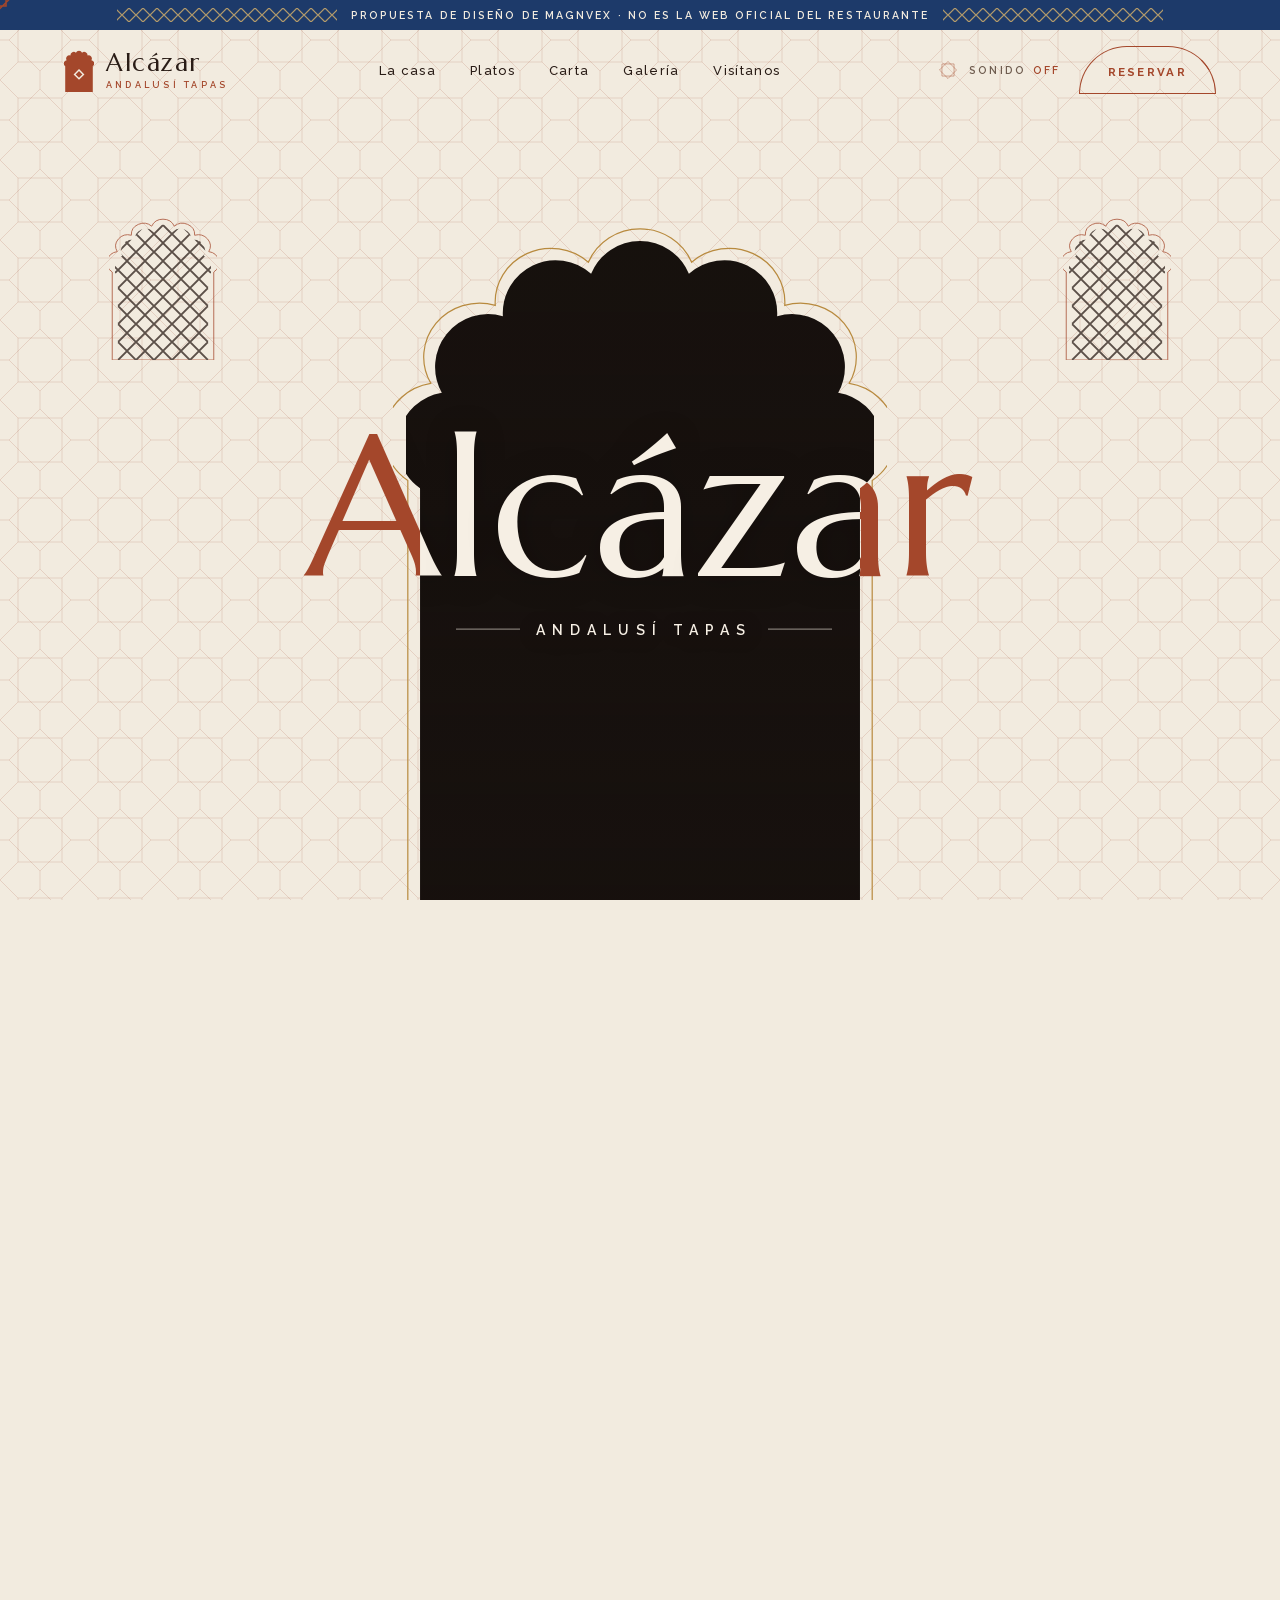
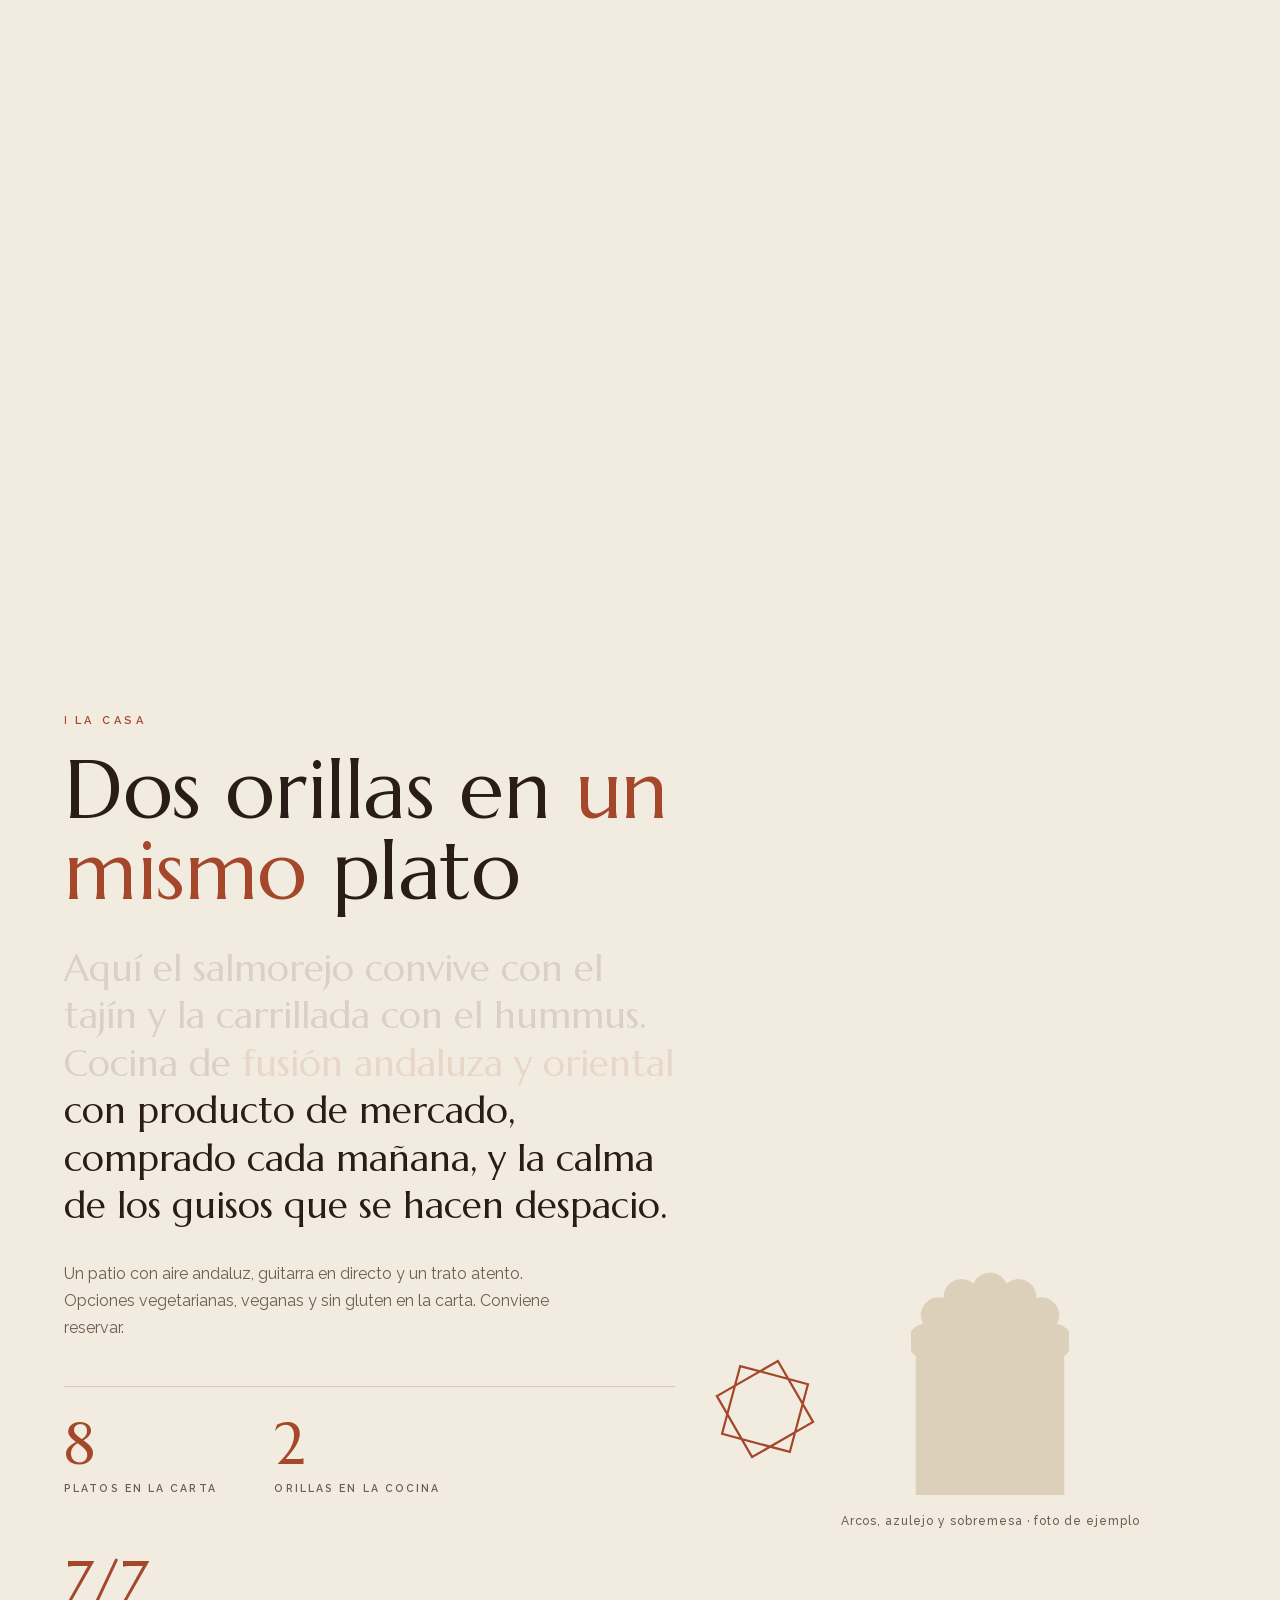
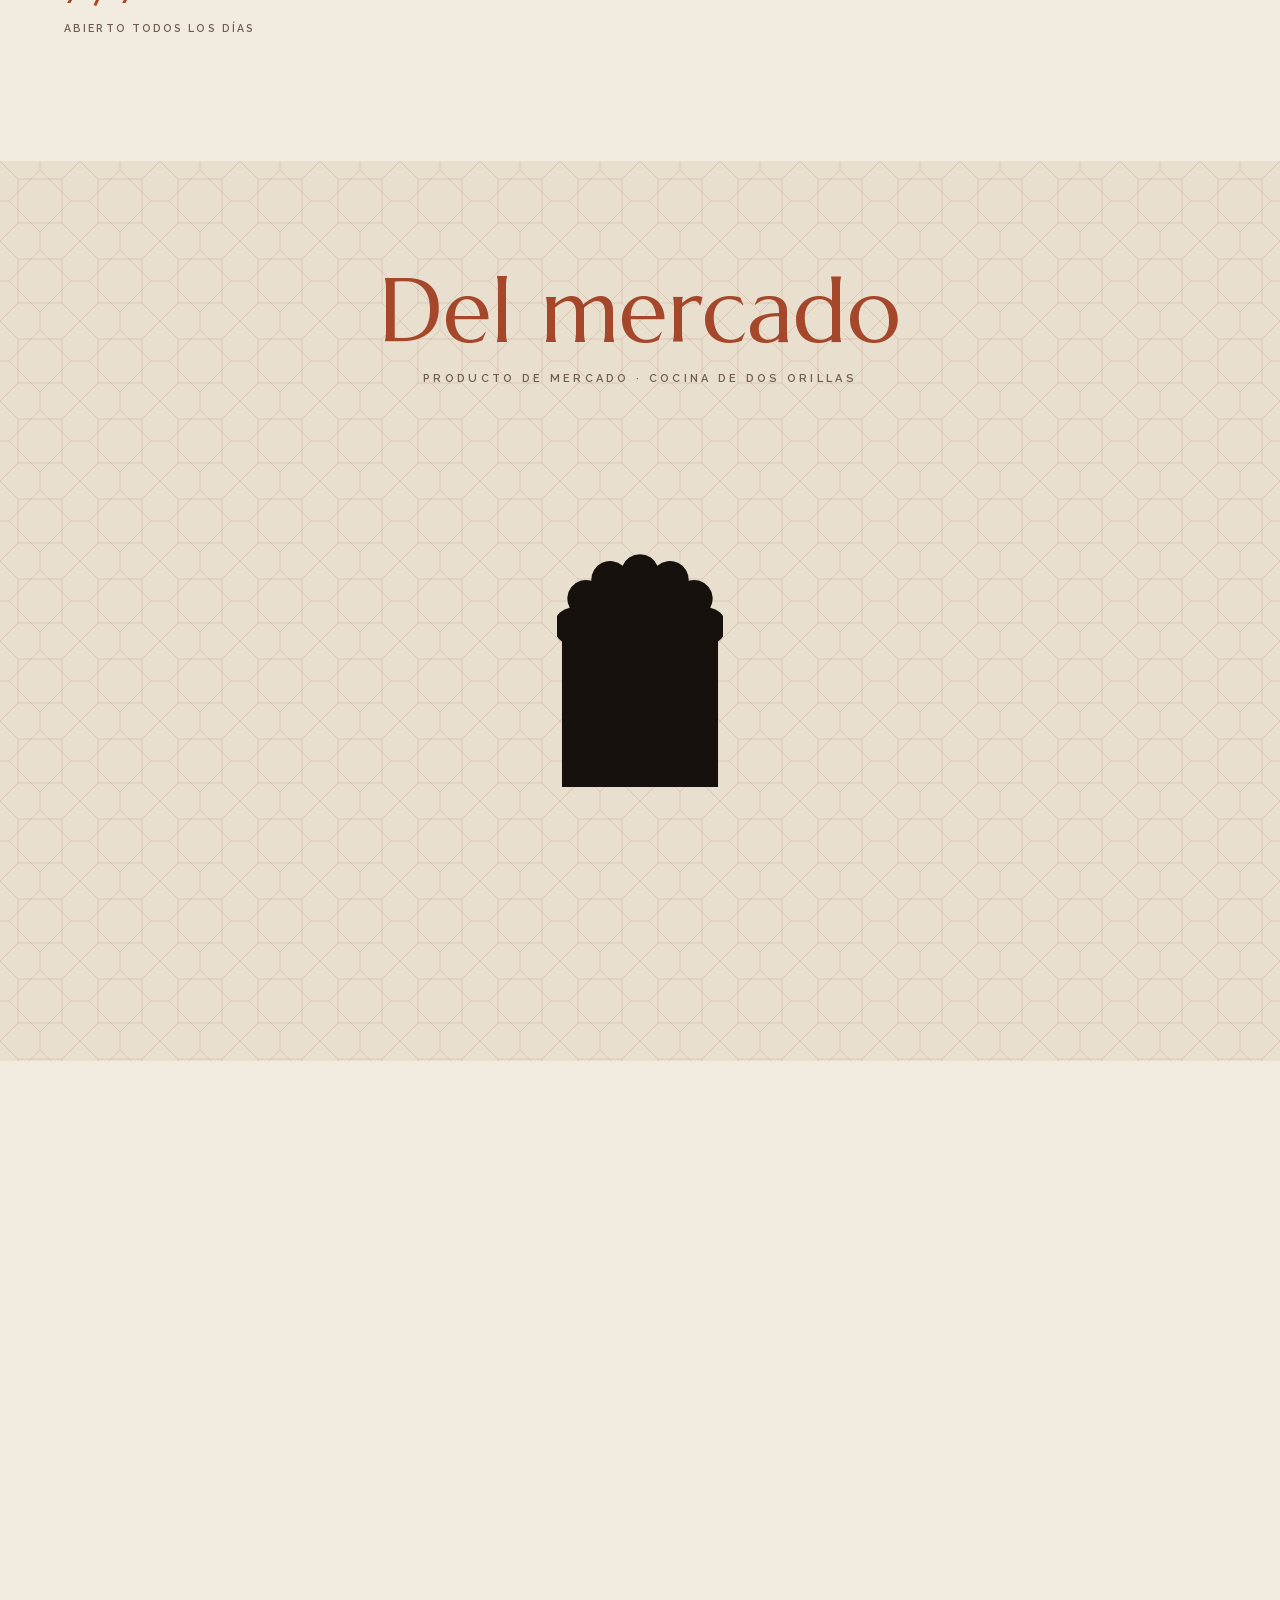
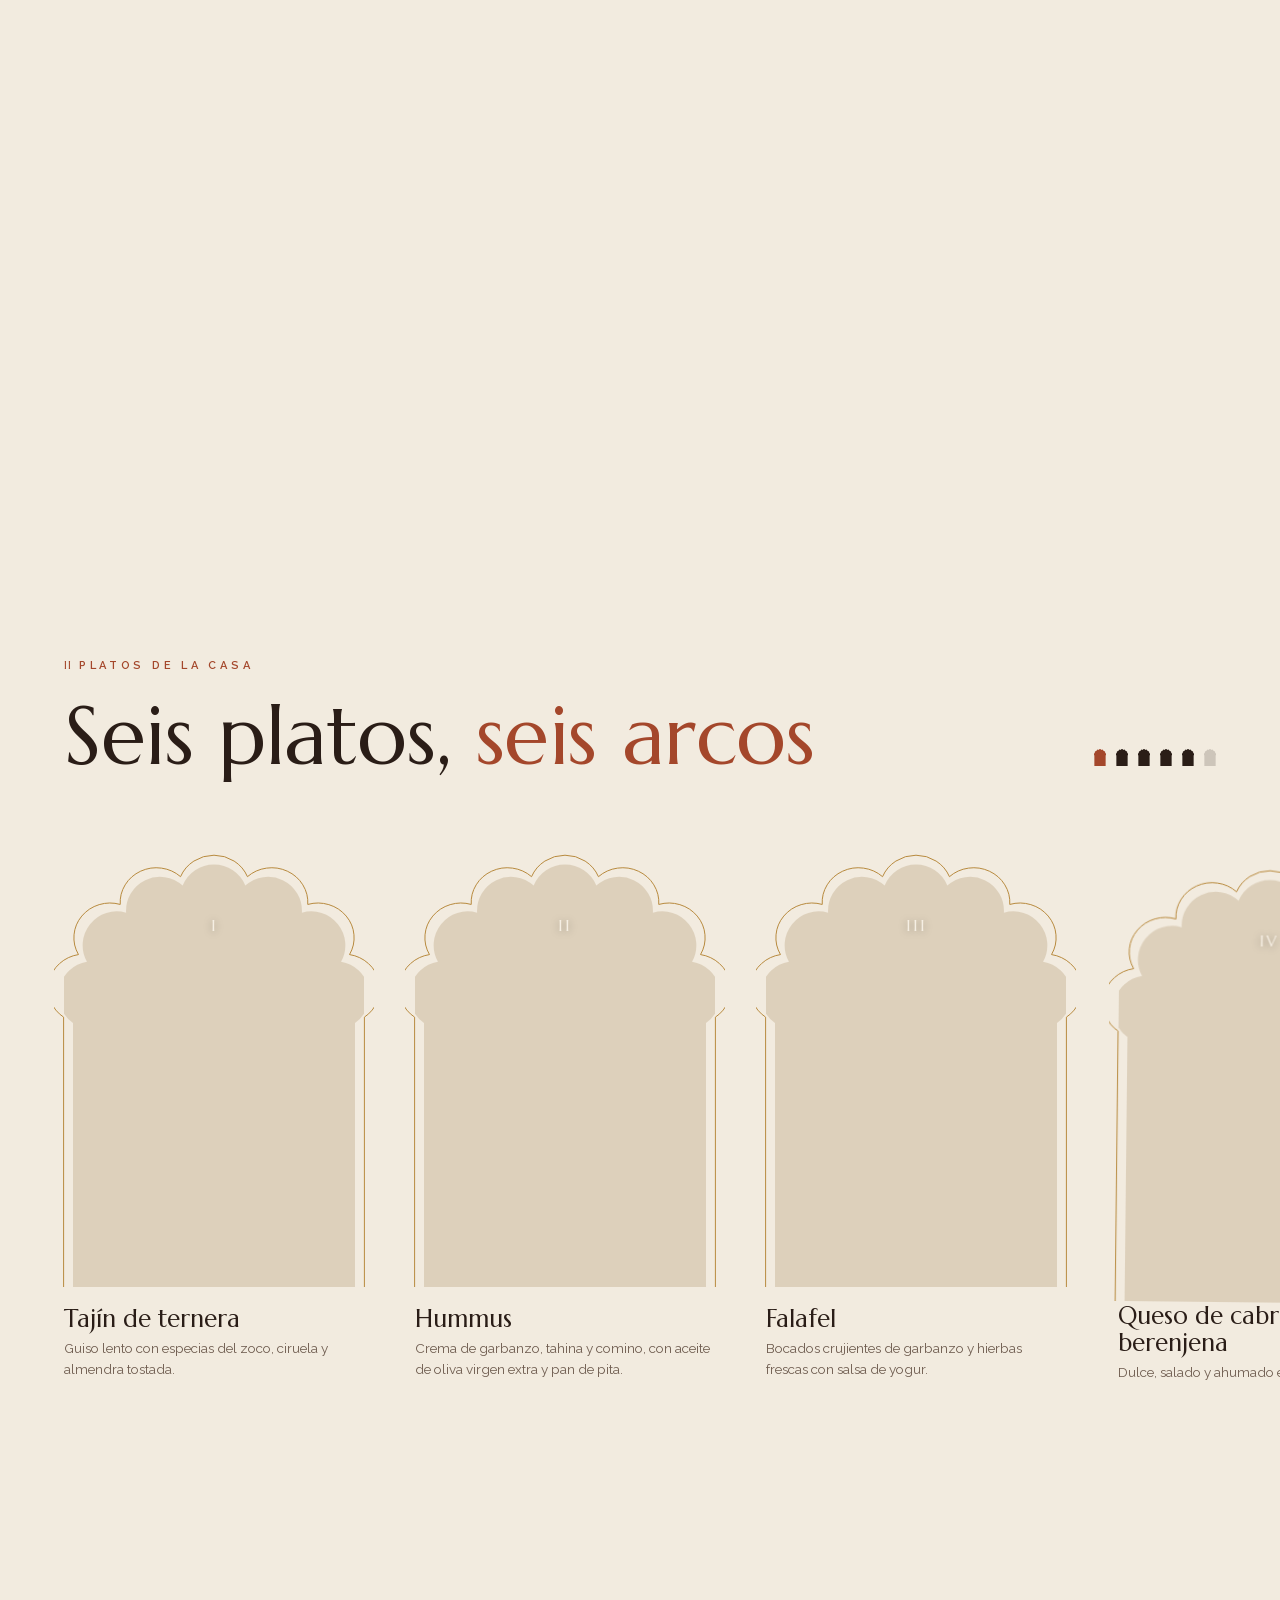
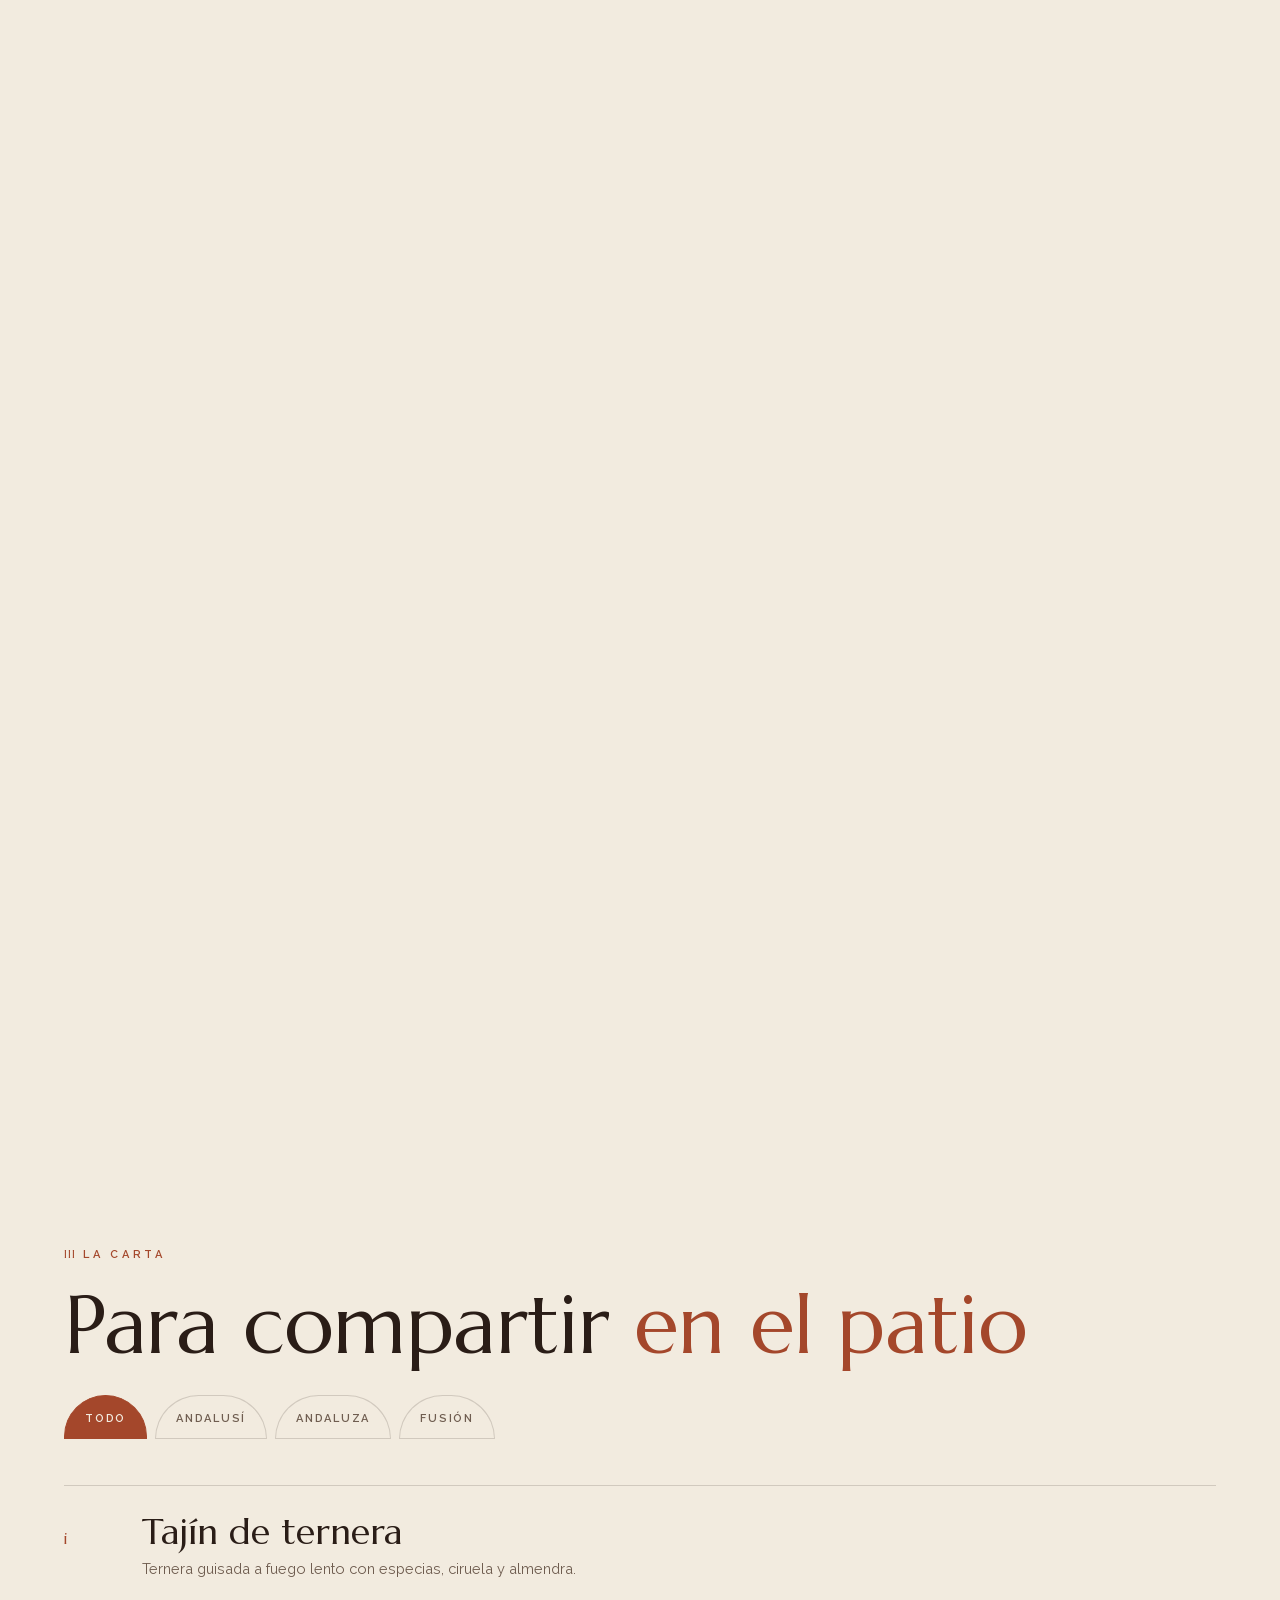
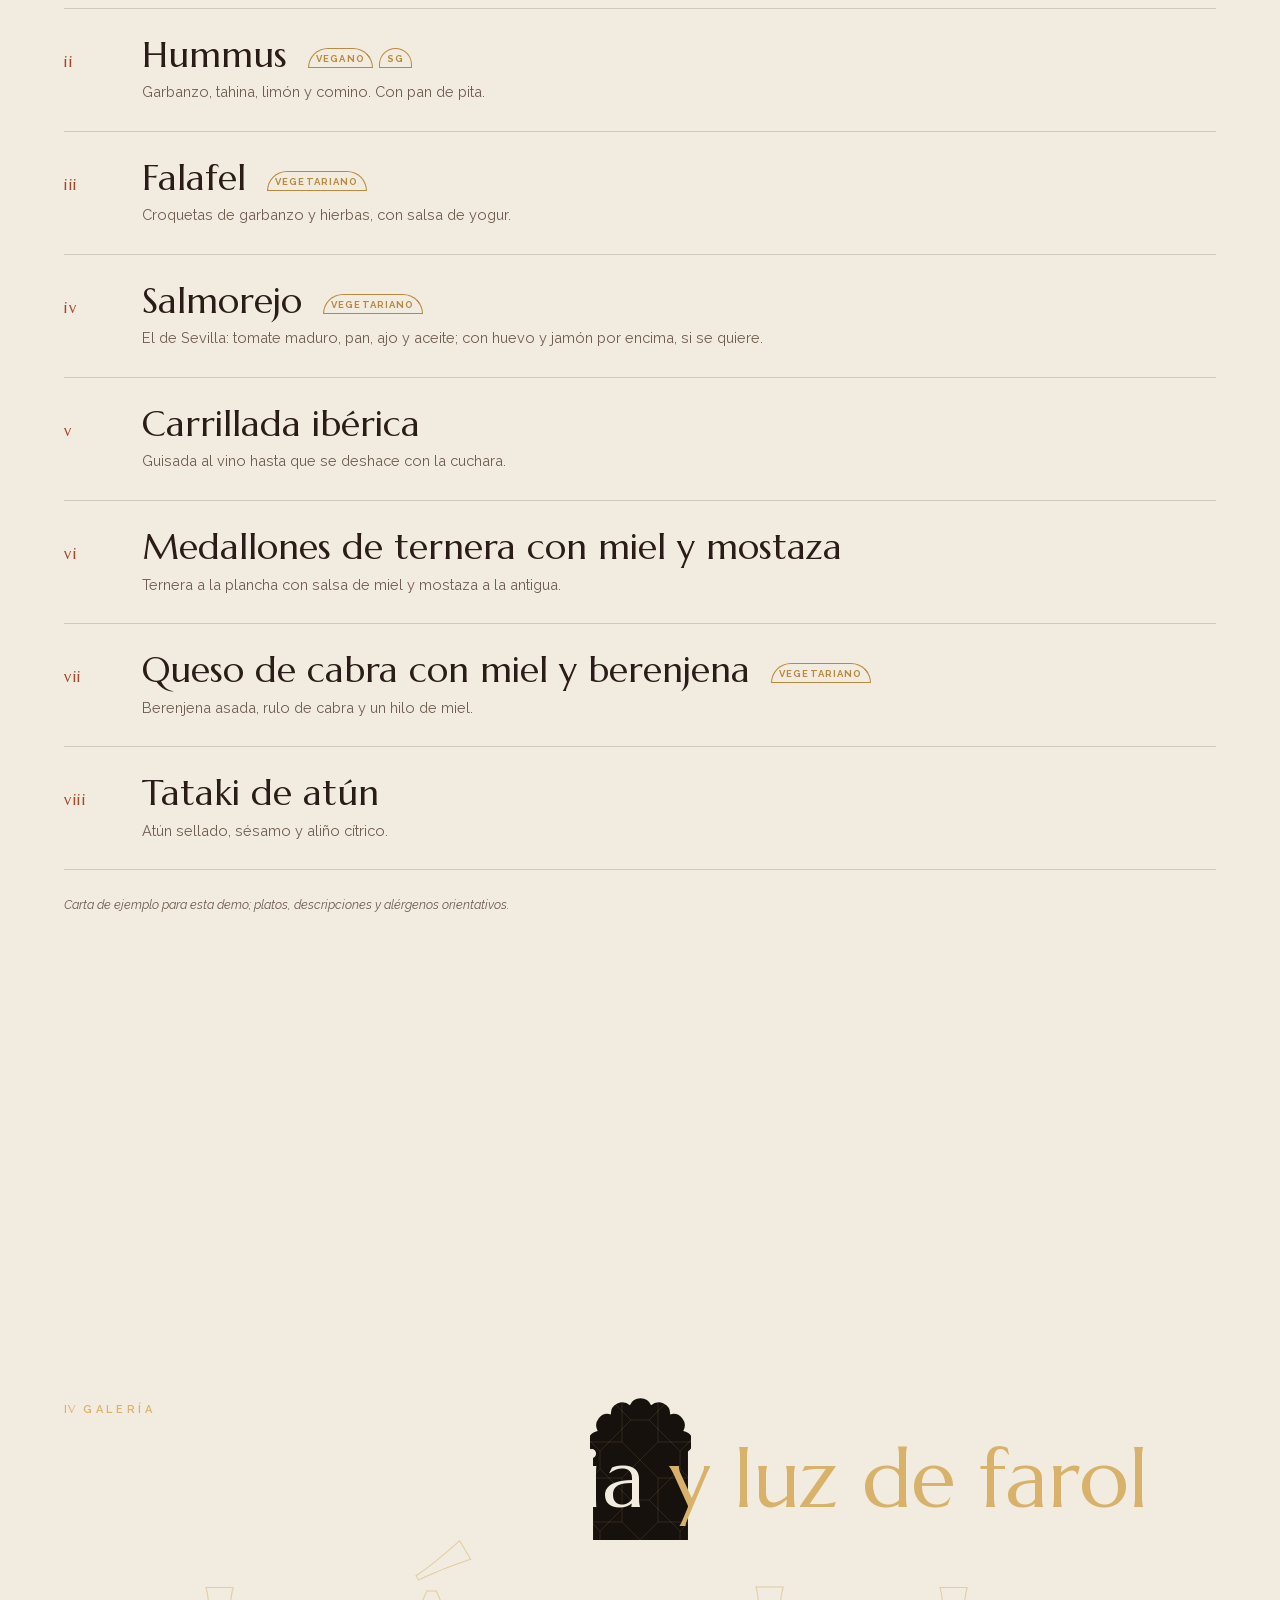
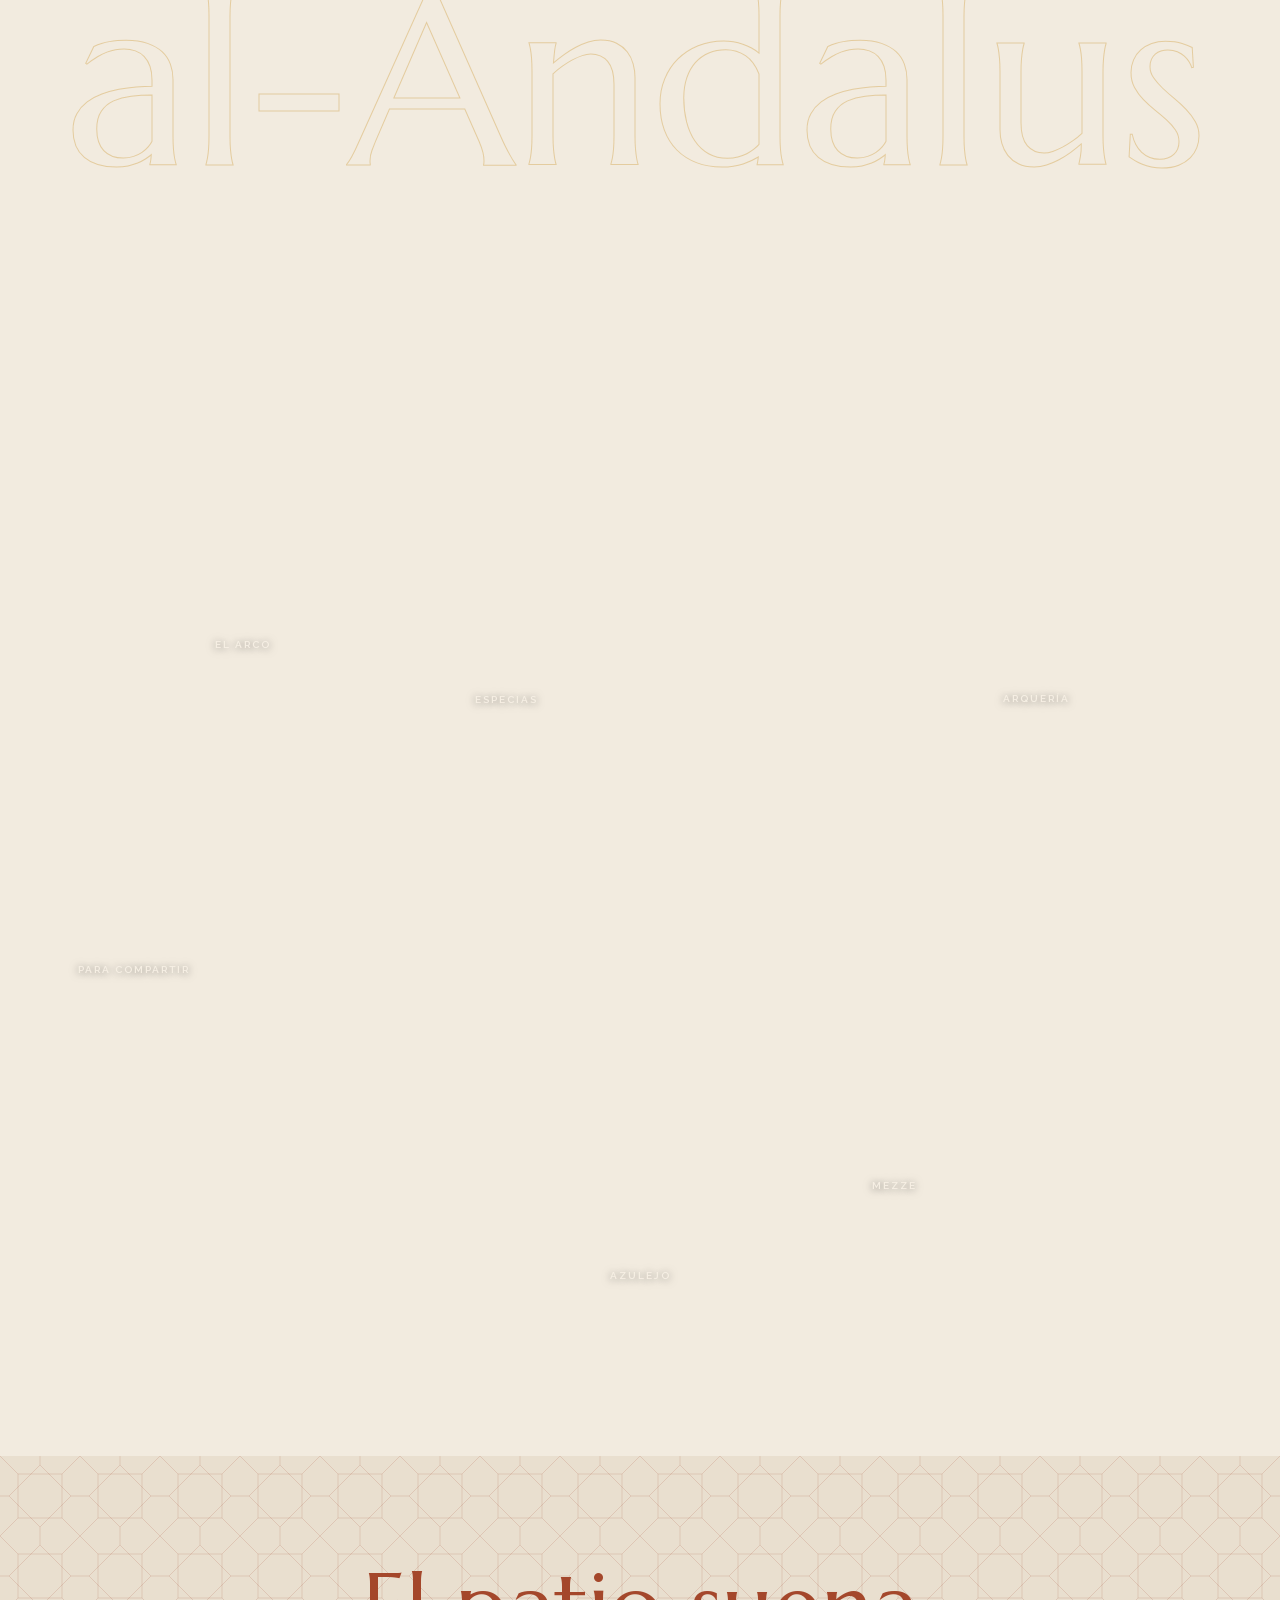
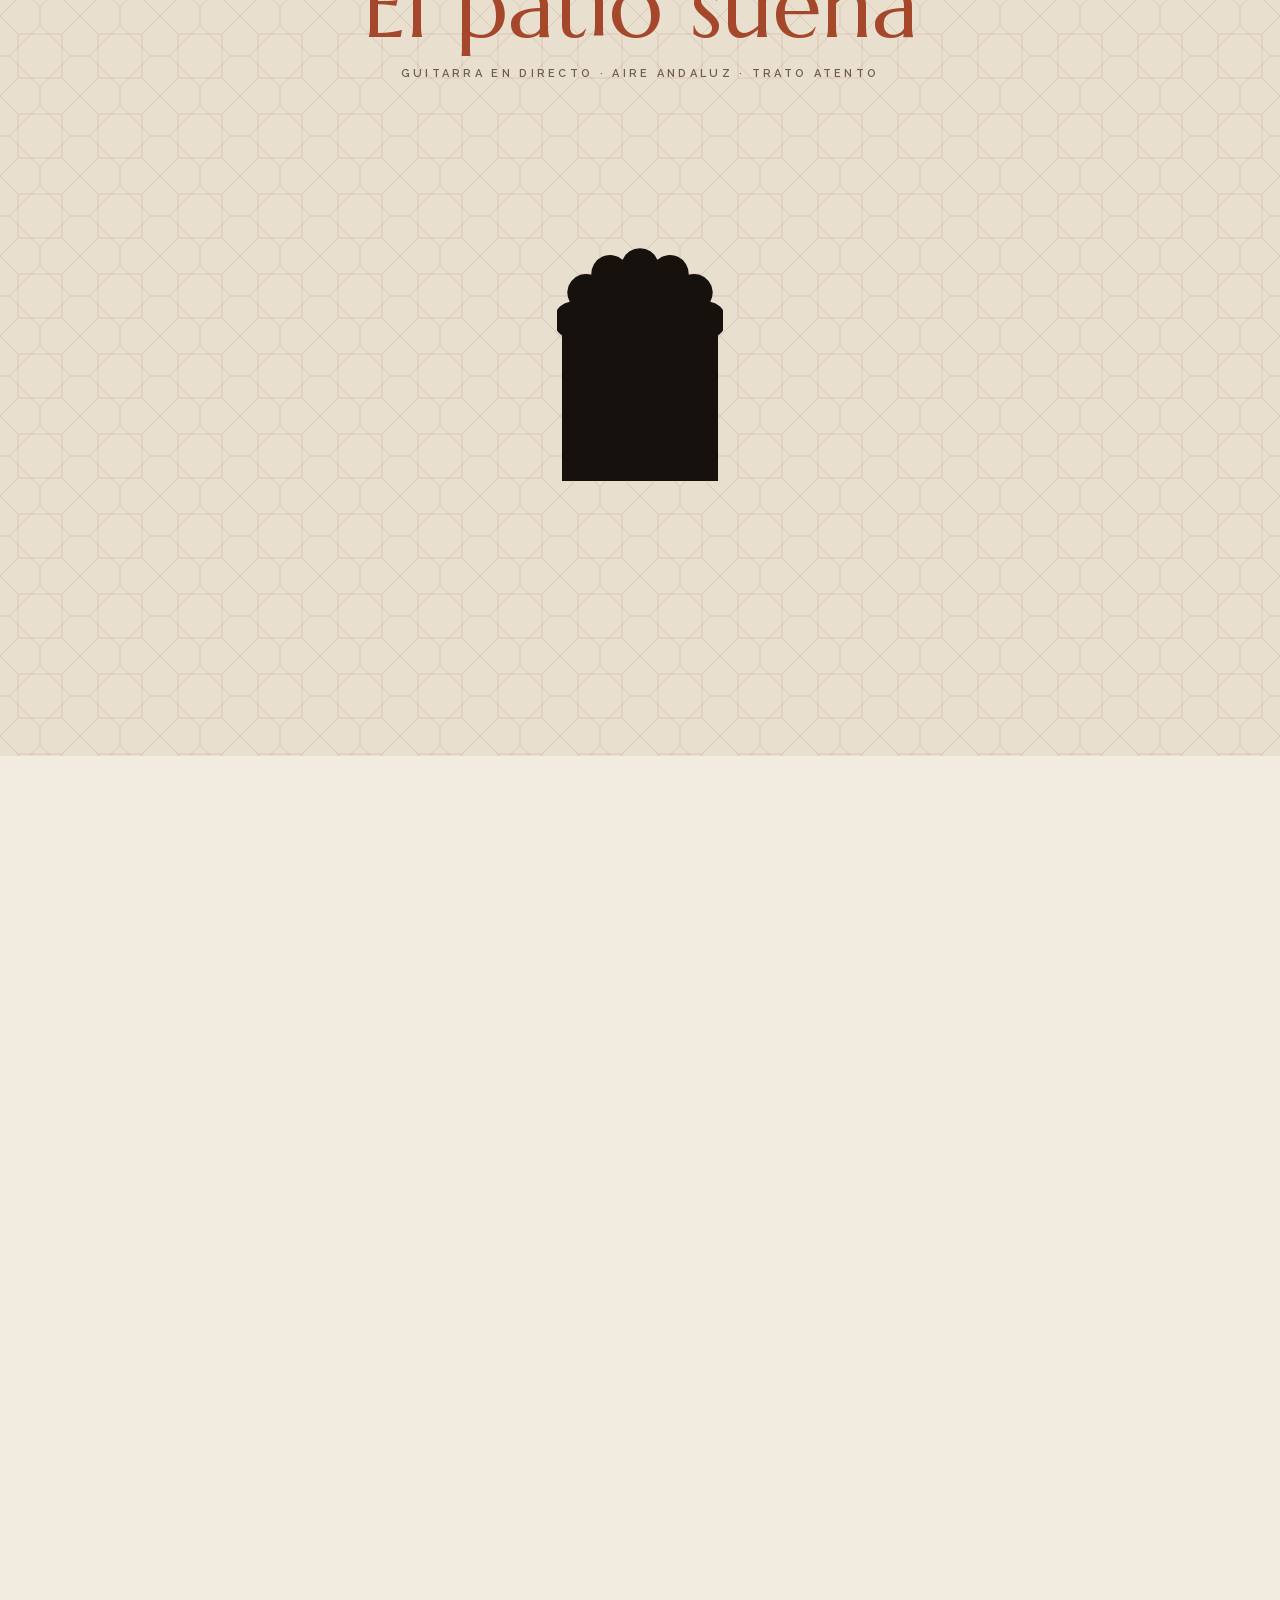
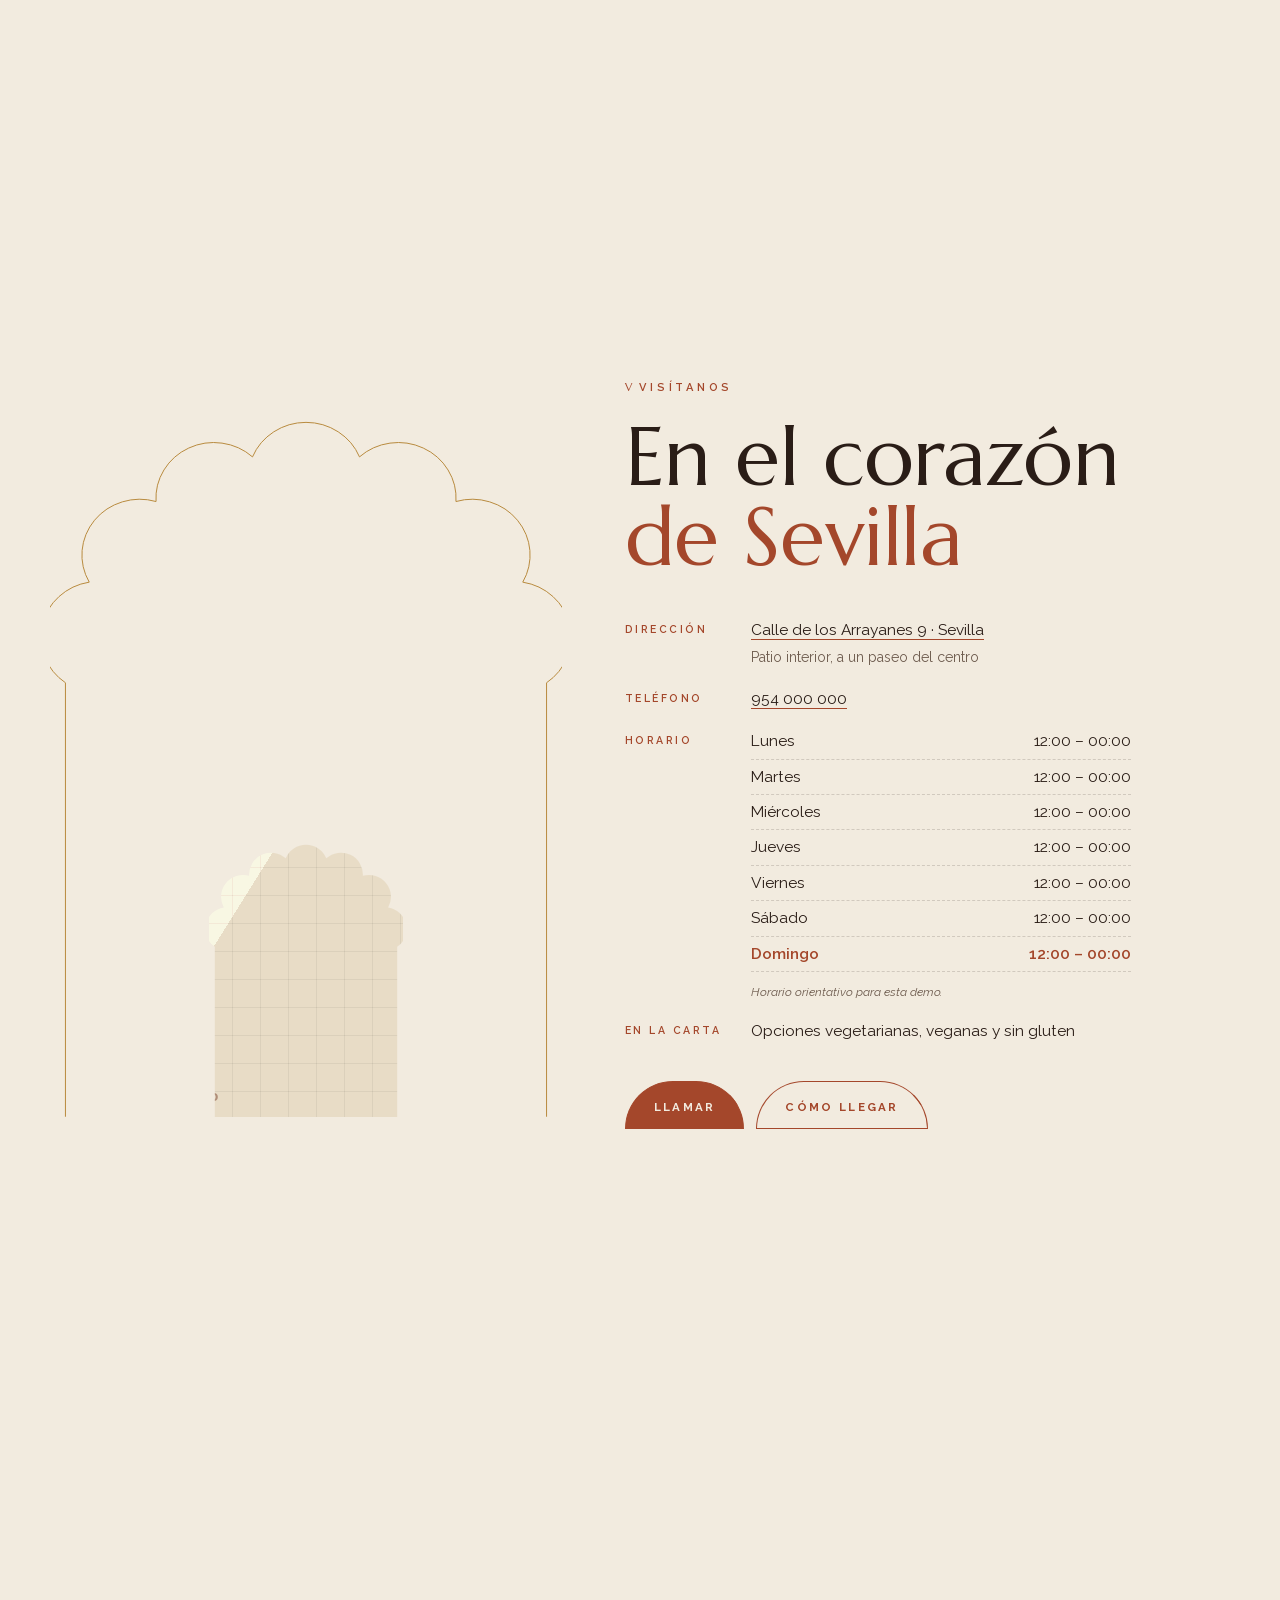
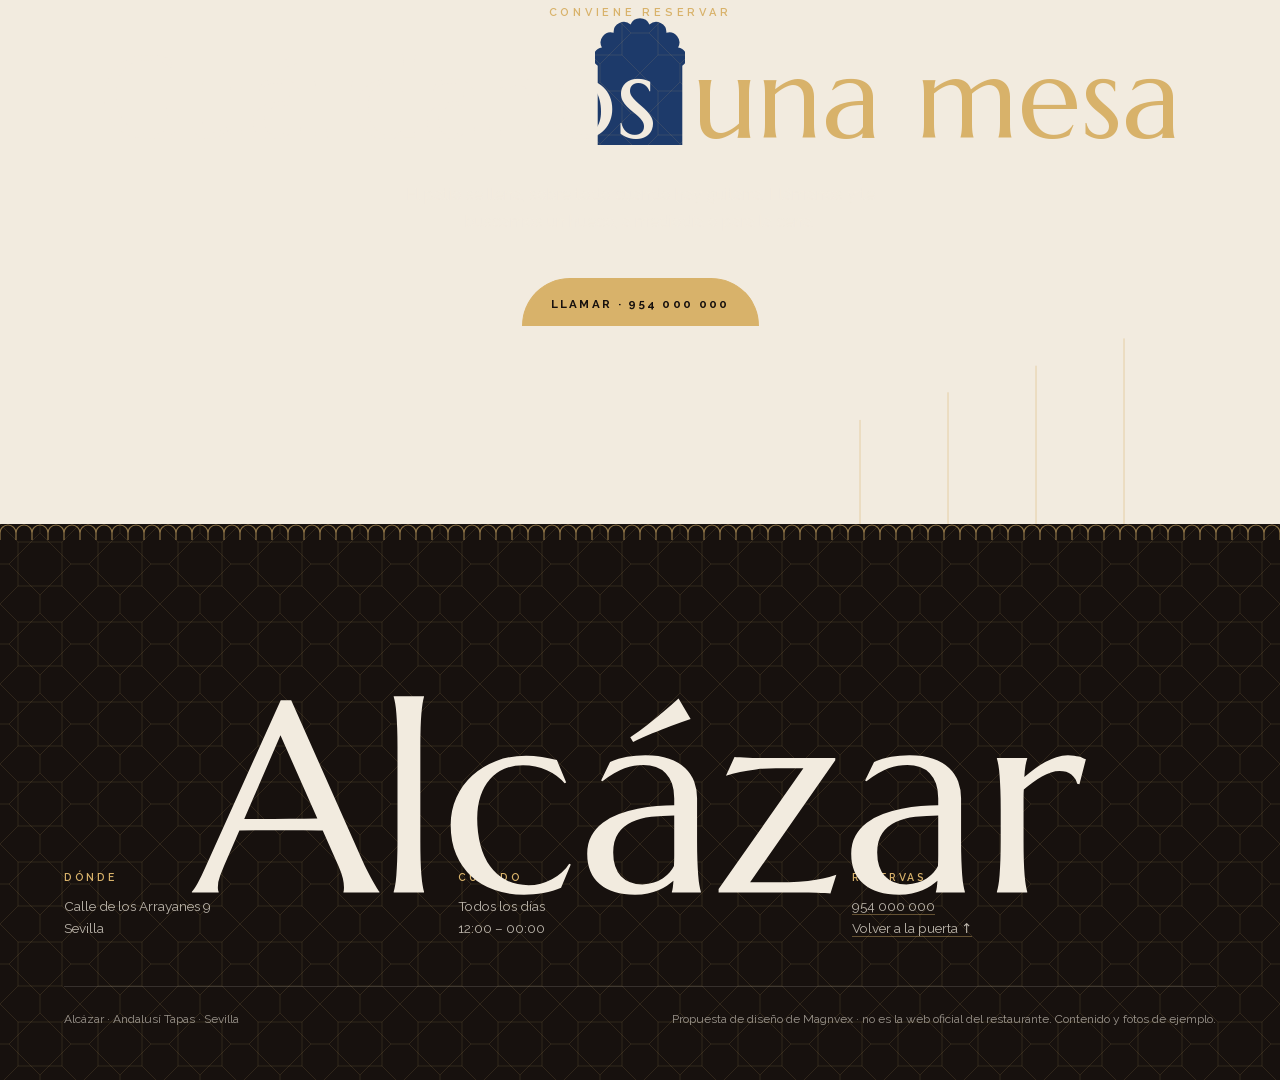
==== demos/alcazar-andalusi/index.html @ 14bcf02d "Muestra las demos con su nombre real (Cristina and Co, Las Golondrinas, Alcázar) Cambia los nombres " ====
<!doctype html>
<html lang="es">
<head>
<meta charset="utf-8">
<meta name="viewport" content="width=device-width, initial-scale=1, viewport-fit=cover">
<meta name="robots" content="noindex, nofollow">
<title>Alcázar · Andalusí Tapas · Cocina andalusí y andaluza en Sevilla</title>
<meta name="description" content="Alcázar Andalusí Tapas: cocina andalusí y andaluza en Sevilla. Tajín, hummus, falafel, salmorejo y carrillada en un patio con guitarra en directo. Propuesta de diseño de Magnvex, no oficial.">
<meta name="theme-color" content="#f2ebdf">
<link rel="icon" href="data:image/svg+xml,%3Csvg xmlns='http://www.w3.org/2000/svg' viewBox='0 0 64 64'%3E%3Crect width='64' height='64' rx='12' fill='%23a4472b'/%3E%3Cpath d='M14 58V31.5A4.6 4.6 0 0 1 16 23.4A4.6 4.6 0 0 1 21.3 16.8A4.6 4.6 0 0 1 28.9 13.1A4.6 4.6 0 0 1 35.1 13.1A4.6 4.6 0 0 1 42.7 16.8A4.6 4.6 0 0 1 48 23.4A4.6 4.6 0 0 1 50 31.5V58Z' fill='%23f2ebdf'/%3E%3Ctext x='32' y='51' text-anchor='middle' font-family='Georgia,serif' font-size='22' fill='%23a4472b'%3EA%3C/text%3E%3C/svg%3E">
<link rel="stylesheet" href="fonts.css">
<link rel="stylesheet" href="../_lib/demo.css">
<script src="head.js"></script>
<style>
:root{
  --cal:#f2ebdf; --cal2:#e9dfcf; --cal3:#ddd0bb;
  --ink:#2a1d17; --soft:#6f5d50;
  --ladrillo:#a4472b; --ladrillo2:#c2603f;
  --cobalto:#1d3a6a; --cobalto2:#2a5194;
  --oro:#b88a3e; --oro2:#d8b26a;
  --noche:#17110e; --noche2:#221914;
  --line:rgba(42,29,23,.16);
  --serif:"Marcellus","Cinzel",Georgia,serif; --sans:"Raleway",system-ui,-apple-system,"Segoe UI",sans-serif;
  --pad:clamp(18px,5vw,76px);
  --arch:url("data:image/svg+xml,%3Csvg xmlns='http://www.w3.org/2000/svg' viewBox='0 0 200 300' preserveAspectRatio='none'%3E%3Cpath d='M6 300V124A22.6 22.6 0 0 1 15.3 83.2A22.6 22.6 0 0 1 41.4 50.5A22.6 22.6 0 0 1 79.1 32.4A22.6 22.6 0 0 1 120.9 32.4A22.6 22.6 0 0 1 158.6 50.5A22.6 22.6 0 0 1 184.7 83.2A22.6 22.6 0 0 1 194 124V300Z'/%3E%3C/svg%3E");
  --laceria:url("data:image/svg+xml,%3Csvg xmlns='http://www.w3.org/2000/svg' width='80' height='80'%3E%3Cg fill='none' stroke='%23a4472b' stroke-opacity='.16' stroke-width='1'%3E%3Cpath d='M18 18h44v44H18z'/%3E%3Cpath d='M40 9l31 31-31 31L9 40z'/%3E%3Cpath d='M40 0v9M40 71v9M0 40h9M71 40h9M0 0l18 18M80 0L62 18M0 80l18-18M80 80L62 62'/%3E%3C/g%3E%3C/svg%3E");
  --laceria-claro:url("data:image/svg+xml,%3Csvg xmlns='http://www.w3.org/2000/svg' width='80' height='80'%3E%3Cg fill='none' stroke='%23d8b26a' stroke-opacity='.13' stroke-width='1'%3E%3Cpath d='M18 18h44v44H18z'/%3E%3Cpath d='M40 9l31 31-31 31L9 40z'/%3E%3Cpath d='M40 0v9M40 71v9M0 40h9M71 40h9M0 0l18 18M80 0L62 18M0 80l18-18M80 80L62 62'/%3E%3C/g%3E%3C/svg%3E");
  --celosia:url("data:image/svg+xml,%3Csvg xmlns='http://www.w3.org/2000/svg' width='22' height='22'%3E%3Cpath d='M11 0L22 11 11 22 0 11z' fill='none' stroke='%232a1d17' stroke-width='2.2'/%3E%3C/svg%3E");
}
*{box-sizing:border-box;margin:0;padding:0}
html{-webkit-text-size-adjust:100%;background:var(--cal)}
html.lenis,html.lenis body{height:auto}
.lenis.lenis-smooth{scroll-behavior:auto!important}
body{background:var(--cal);color:var(--ink);font:400 16px/1.7 var(--sans);-webkit-font-smoothing:antialiased;overflow-x:hidden}
img{display:block;max-width:100%}
a{color:inherit;text-decoration:none}
button{font:inherit;color:inherit;background:none;border:0;cursor:pointer}
::selection{background:var(--ladrillo);color:var(--cal)}
h1,h2,h3,h4{font-weight:400;font-family:var(--serif)}
.eyebrow{font:600 11px/1.3 var(--sans);letter-spacing:.34em;text-transform:uppercase;color:var(--ladrillo)}
.eyebrow b{font-family:var(--serif);font-weight:400;letter-spacing:.1em;margin-right:.6em}
.archm{-webkit-mask-image:var(--arch);mask-image:var(--arch);-webkit-mask-repeat:no-repeat;mask-repeat:no-repeat;-webkit-mask-size:100% 100%;mask-size:100% 100%}
.w{display:inline-block;overflow:hidden;vertical-align:top;padding-bottom:.08em;margin-bottom:-.08em}
.w>span{display:inline-block}

/* cinta demo integrada: friso de alicatado */
.ribbon{position:absolute;top:0;left:0;right:0;height:30px;z-index:60;background:var(--cobalto);color:var(--cal);display:flex;align-items:center;justify-content:center;gap:14px;font:600 10.5px/1 var(--sans);letter-spacing:.2em;text-transform:uppercase;white-space:nowrap;overflow:hidden}
.ribbon a{color:inherit;text-decoration:none}
.ribbon::before,.ribbon::after{content:"";flex:1;max-width:220px;height:14px;background:url("data:image/svg+xml,%3Csvg xmlns='http://www.w3.org/2000/svg' width='14' height='14'%3E%3Cpath d='M7 0L14 7 7 14 0 7z' fill='none' stroke='%23d8b26a' stroke-width='1.2'/%3E%3C/svg%3E") repeat-x center/14px 14px;opacity:.8}

/* preloader */
.loader{position:fixed;inset:0;z-index:100;background:var(--cal);display:none;place-items:center;background-image:var(--laceria)}
.js .loader{display:grid}
.loaded .loader{display:none}
.loader svg{width:min(34vw,150px);height:auto;overflow:visible}
.loader .arc{fill:none;stroke:var(--ladrillo);stroke-width:1.6;vector-effect:non-scaling-stroke}
.loader .star{fill:none;stroke:var(--oro);stroke-width:1.4;transform-origin:100px 190px}
.loader .count{position:absolute;bottom:clamp(22px,6vh,56px);right:var(--pad);font:400 clamp(44px,8vw,100px)/1 var(--serif);color:var(--ladrillo)}
.loader .lname{position:absolute;bottom:clamp(28px,7vh,64px);left:var(--pad);font:600 11px/1.6 var(--sans);letter-spacing:.32em;text-transform:uppercase;color:var(--soft)}

/* cabecera */
header{position:fixed;top:30px;left:0;right:0;z-index:50;display:flex;align-items:center;justify-content:space-between;gap:16px;padding:16px var(--pad);transition:background .5s,top .5s,padding .5s,transform .6s cubic-bezier(.7,0,.2,1)}
header.scrolled{top:0;background:rgba(242,235,223,.86);backdrop-filter:blur(14px);-webkit-backdrop-filter:blur(14px);padding-top:10px;padding-bottom:10px;box-shadow:0 1px 0 var(--line)}
header.hide{transform:translateY(-110%)}
.logo{display:flex;align-items:center;gap:12px}
.logo svg{width:30px;height:44px;flex:none}
.logo strong{display:block;font:400 25px/1 var(--serif);letter-spacing:.06em}
.logo small{display:block;font:600 9px/1 var(--sans);letter-spacing:.36em;text-transform:uppercase;color:var(--ladrillo);margin-top:6px}
nav.main{display:flex;gap:30px;font:500 13px/1 var(--sans);letter-spacing:.1em}
nav.main a{position:relative;padding:10px 2px 10px}
nav.main a::before{content:"";position:absolute;left:50%;top:-6px;width:10px;height:14px;margin-left:-5px;background:var(--ladrillo);-webkit-mask:var(--arch) center/100% 100% no-repeat;mask:var(--arch) center/100% 100% no-repeat;transform:scale(0) translateY(6px);transition:transform .45s cubic-bezier(.3,1.6,.5,1)}
nav.main a:hover::before,nav.main a.on::before{transform:scale(1)}
.hd-right{display:flex;align-items:center;gap:12px}
.sound{display:flex;align-items:center;gap:10px;height:44px;padding:0 6px;font:600 10.5px/1 var(--sans);letter-spacing:.22em;text-transform:uppercase;color:var(--soft)}
.sound svg{width:22px;height:22px;transition:transform .8s}
.sound svg path{fill:none;stroke:var(--ladrillo);stroke-width:1.6}
.sound .dot{fill:var(--ladrillo);opacity:0;transition:opacity .4s}
.sound.on svg{animation:spin 6s linear infinite}
.sound.on .dot{opacity:1}
.sound .lbl::after{content:"off";margin-left:6px;color:var(--ladrillo)}
.sound.on .lbl::after{content:"on"}
@keyframes spin{to{transform:rotate(360deg)}}
.btn{position:relative;display:inline-flex;align-items:center;justify-content:center;gap:10px;min-height:48px;padding:6px 28px 0;border:1px solid var(--ladrillo);border-radius:999px 999px 4px 4px;font:700 11.5px/1 var(--sans);letter-spacing:.2em;text-transform:uppercase;color:var(--ladrillo);overflow:hidden;isolation:isolate;transition:color .5s}
.btn::before{content:"";position:absolute;inset:0;background:var(--ladrillo);transform:translateY(101%);transition:transform .55s cubic-bezier(.7,0,.2,1);z-index:-1}
.btn:hover{color:var(--cal)}.btn:hover::before{transform:none}
.btn.solid{background:var(--ladrillo);color:var(--cal)}.btn.solid::before{background:var(--ink)}
.btn.light{border-color:var(--oro2);color:var(--cal)}.btn.light::before{background:var(--oro2)}.btn.light:hover{color:var(--noche)}
.burger{display:none;width:46px;height:46px;position:relative;border-radius:999px 999px 4px 4px;border:1px solid var(--line)}
.burger span{position:absolute;left:13px;right:13px;height:1.5px;background:var(--ink);transition:transform .5s cubic-bezier(.7,0,.2,1),top .5s}
.burger span:first-child{top:20px}.burger span:last-child{top:28px}
.menu-open .burger span:first-child{top:24px;transform:rotate(45deg)}.menu-open .burger span:last-child{top:24px;transform:rotate(-45deg)}
.mnav{position:fixed;inset:0;z-index:45;background:var(--ladrillo) var(--laceria-claro);color:var(--cal);display:flex;flex-direction:column;justify-content:center;padding:90px var(--pad) 40px;visibility:hidden;-webkit-mask:var(--arch) no-repeat;mask:var(--arch) no-repeat;-webkit-mask-position:calc(100% - 20px) 10px;mask-position:calc(100% - 20px) 10px;-webkit-mask-size:0 0;mask-size:0 0;transition:-webkit-mask-size .9s cubic-bezier(.7,0,.2,1),mask-size .9s cubic-bezier(.7,0,.2,1),visibility 0s .9s}
.menu-open .mnav{visibility:visible;-webkit-mask-size:400vw 600vw;mask-size:400vw 600vw;transition:-webkit-mask-size 1s cubic-bezier(.7,0,.2,1),mask-size 1s cubic-bezier(.7,0,.2,1),visibility 0s}
.mnav a{font:400 clamp(38px,11vw,60px)/1.2 var(--serif);display:flex;align-items:baseline;gap:14px;border-bottom:1px solid rgba(242,235,223,.25);padding:8px 0}
.mnav a em{font:600 12px/1 var(--sans);font-style:normal;letter-spacing:.2em;color:var(--oro2)}
.mnav p{margin-top:28px;font-size:13px;letter-spacing:.06em;opacity:.85}

/* navegación lateral por arcos */
.arcnav{position:fixed;right:22px;top:50%;transform:translateY(-50%);z-index:40;display:flex;flex-direction:column;gap:12px;opacity:0;transition:opacity .6s}
.arcnav.show{opacity:1}
.arcnav a{position:relative;display:block;width:14px;height:21px}
.arcnav a i{position:absolute;inset:0;border:0;background:var(--ink);opacity:.22;-webkit-mask:var(--arch) center/100% 100% no-repeat;mask:var(--arch) center/100% 100% no-repeat;transition:opacity .4s,background .4s,transform .4s}
.arcnav a.on i{background:var(--ladrillo);opacity:1;transform:scale(1.25)}
.arcnav a span{position:absolute;right:26px;top:50%;transform:translate(8px,-50%);white-space:nowrap;font:600 10px/1 var(--sans);letter-spacing:.24em;text-transform:uppercase;color:var(--ink);background:var(--cal);padding:6px 10px;opacity:0;pointer-events:none;transition:.35s}
.arcnav a:hover span{opacity:1;transform:translate(0,-50%)}
.arcnav.dark a i{background:var(--cal)}
.arcnav.dark a.on i{background:var(--oro2)}

/* HERO: muro de cal con puerta polilobulada */
.hero{position:relative;height:100vh;height:100svh;min-height:560px;overflow:hidden;background:var(--cal)}
.wall{position:absolute;inset:0;z-index:0;background:var(--cal) var(--laceria)}
.hero .portal{position:absolute;inset:0;z-index:1;--s:1;--i:1;--ah:min(78svh,calc(100vw*1.25));--aw:calc(var(--ah)*.6667);-webkit-mask-image:var(--arch);mask-image:var(--arch);-webkit-mask-repeat:no-repeat;mask-repeat:no-repeat;-webkit-mask-position:50% 100%;mask-position:50% 100%;-webkit-mask-size:calc(var(--aw)*var(--s)*var(--i)) calc(var(--ah)*var(--s)*var(--i));mask-size:calc(var(--aw)*var(--s)*var(--i)) calc(var(--ah)*var(--s)*var(--i));background:var(--noche)}
.hero .portal img{position:absolute;inset:0;width:100%;height:100%;object-fit:cover;transform:scale(1.18);transform-origin:50% 80%}
.hero .portal::after{content:"";position:absolute;inset:0;background:linear-gradient(180deg,rgba(23,17,14,.15),rgba(23,17,14,.25) 40%,rgba(23,17,14,.6))}
.hero .outline{position:absolute;left:0;right:0;margin:0 auto;bottom:0;width:calc(min(78svh,calc(100vw*1.25))*.6667 + 26px);height:calc(min(78svh,calc(100vw*1.25)) + 13px);pointer-events:none}
.hero .outline path{fill:none;stroke:var(--oro);stroke-width:1.2;vector-effect:non-scaling-stroke}
.ttl{position:absolute;left:0;right:0;top:57%;transform:translateY(-50%);text-align:center;z-index:2;pointer-events:none}
.ttl h1,.ttl .h1{display:block;font:400 clamp(78px,15.5vw,250px)/.95 var(--serif);letter-spacing:.01em;white-space:nowrap;overflow:hidden;padding:.12em 0 .04em}
.ttl .ch{display:inline-block}
.ttl .tag{display:flex;justify-content:center;align-items:center;gap:16px;font:600 clamp(11px,1.1vw,14px)/1 var(--sans);letter-spacing:.5em;text-transform:uppercase;margin-top:clamp(6px,1.4vh,16px);padding-left:.5em}
.ttl .tag i{display:block;width:clamp(26px,5vw,70px);height:1px;background:currentColor;opacity:.6}
.ttl-a{color:var(--ladrillo)}
.ttl-b{color:#f6efe4;text-shadow:0 2px 30px rgba(0,0,0,.25)}
.hero-top{position:absolute;left:0;right:0;top:clamp(118px,15vh,150px);text-align:center;z-index:3}
.hero-meta{position:absolute;left:var(--pad);right:var(--pad);bottom:clamp(20px,4.5vh,44px);display:flex;justify-content:space-between;align-items:flex-end;z-index:3;font:500 12px/1.6 var(--sans);letter-spacing:.14em;text-transform:uppercase;color:var(--ink)}
.hero-meta b{display:block;font:400 22px/1.1 var(--serif);letter-spacing:.02em;text-transform:none;color:var(--ladrillo)}
.hero-meta .r{text-align:right}
.scroll-hint{position:absolute;left:50%;bottom:clamp(18px,4vh,40px);transform:translateX(-50%);z-index:3;display:flex;flex-direction:column;align-items:center;gap:10px;font:600 10px/1 var(--sans);letter-spacing:.3em;text-transform:uppercase;color:#f6efe4}
.scroll-hint i{display:block;width:1px;height:44px;background:linear-gradient(#f6efe4,transparent);animation:drip 2.2s ease-in-out infinite;transform-origin:top}
@keyframes drip{0%{transform:scaleY(0)}50%{transform:scaleY(1)}100%{transform:scaleY(1);opacity:0}}
.celo{position:absolute;top:24%;width:7.5vw;height:11.25vw;z-index:1;opacity:.75}
.celo i{position:absolute;inset:0;background:var(--celosia) center/18px 18px;-webkit-mask:var(--arch) center/100% 100% no-repeat;mask:var(--arch) center/100% 100% no-repeat}
.celo svg{position:absolute;inset:-6px;width:calc(100% + 12px);height:calc(100% + 6px)}
.celo svg path{fill:none;stroke:var(--ladrillo);stroke-width:1;vector-effect:non-scaling-stroke}
.celo.l{left:9vw}.celo.r{right:9vw}

/* secciones */
section{position:relative}
.sec-head h2{font:400 clamp(42px,6.4vw,104px)/.98 var(--serif);letter-spacing:-.005em}
.sec-head h2 em{font-style:normal;color:var(--ladrillo)}
.sec-head .eyebrow{margin-bottom:22px;display:block}

/* casa */
.casa{padding:clamp(110px,17vh,200px) var(--pad) clamp(90px,14vh,170px);display:grid;grid-template-columns:1.15fr .85fr;gap:clamp(40px,7vw,120px);align-items:center;max-width:1500px;margin:0 auto}
.casa .big{font:400 clamp(26px,2.9vw,44px)/1.28 var(--serif);margin-top:34px}
.casa .big em{font-style:normal;color:var(--ladrillo)}
.casa .big .w>span{transition:none}
.casa .small{color:var(--soft);max-width:520px;margin-top:30px}
.stats{display:flex;gap:clamp(26px,4.5vw,64px);margin-top:44px;flex-wrap:wrap;border-top:1px solid var(--line);padding-top:28px}
.stat b{display:block;font:400 clamp(40px,4.6vw,70px)/1 var(--serif);color:var(--ladrillo)}
.stat span{display:block;margin-top:8px;font:600 10.5px/1.4 var(--sans);letter-spacing:.2em;text-transform:uppercase;color:var(--soft)}
.casa-fig{position:relative;justify-self:center;width:100%;max-width:460px}
.casa-fig .frame{position:relative;aspect-ratio:2/3;--s:1;-webkit-mask-image:var(--arch);mask-image:var(--arch);-webkit-mask-repeat:no-repeat;mask-repeat:no-repeat;-webkit-mask-position:50% 100%;mask-position:50% 100%;-webkit-mask-size:calc(100% * var(--s)) calc(100% * var(--s));mask-size:calc(100% * var(--s)) calc(100% * var(--s));overflow:hidden;background:var(--cal3)}
.casa-fig img{position:absolute;inset:-10% 0;width:100%;height:120%;object-fit:cover}
.casa-fig svg.ol{position:absolute;inset:-14px -14px 0;width:calc(100% + 28px);height:calc(100% + 14px);pointer-events:none}
.casa-fig svg.ol path{fill:none;stroke:var(--oro);stroke-width:1;vector-effect:non-scaling-stroke}
.casa-fig .star{position:absolute;width:clamp(90px,10vw,140px);left:-14%;bottom:8%;z-index:2}
.casa-fig .star path{fill:var(--cal);stroke:var(--ladrillo);stroke-width:1.4}
.casa-fig figcaption{margin-top:16px;font:500 12px/1.5 var(--sans);letter-spacing:.08em;color:var(--soft);text-align:center}

/* puertas: el arco que se agranda */
.puerta{height:100vh;height:100svh;overflow:hidden;background:var(--cal2) var(--laceria)}
.puerta .p-wall{position:absolute;inset:0;display:flex;flex-direction:column;align-items:center;justify-content:flex-start;gap:16px;padding:clamp(96px,12vh,130px) var(--pad) 0;text-align:center;z-index:1}
.puerta .p-wall h2{font:400 clamp(40px,7vw,120px)/.95 var(--serif);color:var(--ladrillo)}
.puerta .p-wall p{font:600 11px/1.6 var(--sans);letter-spacing:.3em;text-transform:uppercase;color:var(--soft)}
.puerta .p-portal{position:absolute;inset:0;z-index:2;--s:1;--ah:min(46svh,95vw);--aw:calc(var(--ah)*.6667);-webkit-mask-image:var(--arch);mask-image:var(--arch);-webkit-mask-repeat:no-repeat;mask-repeat:no-repeat;-webkit-mask-position:50% 58%;mask-position:50% 58%;-webkit-mask-size:calc(var(--aw)*var(--s)) calc(var(--ah)*var(--s));mask-size:calc(var(--aw)*var(--s)) calc(var(--ah)*var(--s));background:var(--noche)}
.puerta .p-portal img{position:absolute;inset:0;width:100%;height:100%;object-fit:cover;transform:scale(1.25)}
.puerta .p-portal::after{content:"";position:absolute;inset:0;background:radial-gradient(ellipse at center,rgba(23,17,14,.45),rgba(23,17,14,.78))}
.puerta .p-in{position:absolute;inset:0;z-index:3;display:flex;flex-direction:column;align-items:center;justify-content:center;text-align:center;padding:0 var(--pad);color:#f6efe4}
.puerta .p-in h3{font:400 clamp(46px,9vw,150px)/.95 var(--serif)}
.puerta .p-in h3 em{font-style:normal;color:var(--oro2)}
.puerta .p-in p{max-width:560px;margin-top:22px;font-size:clamp(15px,1.25vw,18px);opacity:.92}
.puerta .p-in small{display:block;margin-top:16px;font:600 10px/1.5 var(--sans);letter-spacing:.24em;text-transform:uppercase;color:var(--oro2)}

/* arquería: scroll horizontal */
.arq{background:var(--cal);overflow:hidden}
.arq-wrap{display:flex;flex-direction:column;height:100vh;height:100svh;padding-top:clamp(96px,13vh,130px)}
.arq-head{display:flex;justify-content:space-between;align-items:flex-end;gap:30px;padding:0 var(--pad)}
.arq-prog{display:flex;gap:10px;align-items:flex-end;padding-bottom:10px}
.arq-prog i{display:block;width:12px;height:18px;background:var(--ink);opacity:.18;-webkit-mask:var(--arch) center/100% 100% no-repeat;mask:var(--arch) center/100% 100% no-repeat;transition:opacity .3s,background .3s}
.arq-prog i.on{background:var(--ladrillo);opacity:1}
.arq-track{flex:1;display:flex;align-items:center;gap:clamp(30px,4vw,70px);padding:0 var(--pad);width:max-content}
.arq-card{flex:none;position:relative}
.arq-card figure{position:relative;height:min(50vh,560px);aspect-ratio:2/3;overflow:visible}
.arq-card .fm{position:absolute;inset:0;overflow:hidden;background:var(--cal3)}
.arq-card .fm img{position:absolute;top:0;left:-12%;width:124%;height:100%;object-fit:cover;transition:transform 1.2s cubic-bezier(.2,.8,.2,1)}
.arq-card:hover .fm img{transform:scale(1.06)}
.arq-card svg.ol{position:absolute;left:-10px;right:-10px;top:-10px;bottom:0;width:calc(100% + 20px);height:calc(100% + 10px);pointer-events:none}
.arq-card svg.ol path{fill:none;stroke:var(--oro);stroke-width:1;vector-effect:non-scaling-stroke}
.arq-card .n{position:absolute;left:50%;top:18%;transform:translateX(-50%);z-index:2;font:400 15px/1 var(--serif);color:#f6efe4;letter-spacing:.2em;text-shadow:0 1px 8px rgba(0,0,0,.4)}
.arq-card h3{font:400 clamp(22px,1.9vw,30px)/1.12 var(--serif);margin-top:18px;max-width:calc(min(50vh,560px)*.6667)}
.arq-card p{font-size:13.5px;line-height:1.55;color:var(--soft);margin-top:6px;max-width:calc(min(50vh,560px)*.6667)}
.arq-end{flex:none;width:clamp(240px,24vw,360px);align-self:center}
.arq-end p{font:400 clamp(24px,2.4vw,36px)/1.2 var(--serif)}
.arq-end p em{font-style:normal;color:var(--ladrillo)}
.arq-end a{margin-top:26px}

/* carta */
.carta{padding:clamp(110px,16vh,190px) var(--pad);max-width:1300px;margin:0 auto}
.carta-head{display:flex;justify-content:space-between;align-items:flex-end;gap:30px;flex-wrap:wrap;margin-bottom:46px}
.tabs{display:flex;gap:8px;flex-wrap:wrap}
.tabs button{min-height:44px;padding:4px 20px 0;border:1px solid var(--line);border-radius:999px 999px 4px 4px;font:600 11px/1 var(--sans);letter-spacing:.16em;text-transform:uppercase;color:var(--soft);transition:.4s}
.tabs button.on{background:var(--ladrillo);color:var(--cal);border-color:var(--ladrillo)}
.list{list-style:none}
.list li{display:grid;grid-template-columns:56px 1fr;gap:22px;align-items:baseline;padding:26px 0;border-top:1px solid var(--line);position:relative}
.list li:last-child{border-bottom:1px solid var(--line)}
.list .i{font:400 15px/1 var(--serif);color:var(--ladrillo);letter-spacing:.1em}
.list h4{font:400 clamp(24px,2.8vw,40px)/1.1 var(--serif);transition:transform .6s cubic-bezier(.2,.8,.2,1),color .4s}
.list p{color:var(--soft);font-size:14.5px;margin-top:6px;max-width:640px}
.list .tags{display:inline-flex;gap:6px;margin-left:10px;vertical-align:middle}
.list .tags span{font:700 9.5px/1 var(--sans);letter-spacing:.12em;padding:5px 7px 4px;border:1px solid var(--oro);color:var(--oro);border-radius:999px 999px 2px 2px}
.list li:hover h4{transform:translateX(14px);color:var(--ladrillo)}
.list li[hidden]{display:none}
.note{font-size:12.5px;color:var(--soft);margin-top:24px;font-style:italic}
.float-img{position:fixed;top:0;left:0;width:220px;height:330px;pointer-events:none;z-index:42;opacity:0;transform:translate(-50%,-50%) scale(.6)}
.float-img .fm{position:absolute;inset:0;overflow:hidden;background:var(--cal3)}
.float-img img{width:100%;height:100%;object-fit:cover}

/* galería (se abre por un arco oscuro) */
.gal{isolation:isolate;color:var(--cal);padding:clamp(240px,38vh,380px) 0 clamp(120px,18vh,200px);overflow:hidden}
.arch-bg{position:absolute;inset:0;--s:14;--ah:56vh;-webkit-mask-image:var(--arch);mask-image:var(--arch);-webkit-mask-repeat:no-repeat;mask-repeat:no-repeat;-webkit-mask-size:calc(var(--ah)*.6667*var(--s)) calc(var(--ah)*var(--s));mask-size:calc(var(--ah)*.6667*var(--s)) calc(var(--ah)*var(--s));-webkit-mask-position:50% calc(45vh - var(--ah)*var(--s)*.5);mask-position:50% calc(45vh - var(--ah)*var(--s)*.5);z-index:0}
.gal .arch-bg{background:var(--noche) var(--laceria-claro)}
.gal .inner{position:relative;z-index:1}
.gal .sec-head{padding:0 var(--pad);max-width:1400px;margin:0 auto 40px}
.gal .sec-head h2 em{color:var(--oro2)}
.gal .sec-head .eyebrow{color:var(--oro2)}
.gword{white-space:nowrap;font:400 clamp(100px,19vw,320px)/1 var(--serif);color:transparent;-webkit-text-stroke:1px rgba(216,178,106,.55);margin:10px 0 -6vw;pointer-events:none}
.gcols{position:relative;display:grid;grid-template-columns:repeat(3,1fr);gap:clamp(18px,3vw,48px);padding:0 var(--pad);max-width:1500px;margin:0 auto}
.gcol{display:flex;flex-direction:column;gap:clamp(18px,3vw,48px)}
.gcol:nth-child(2){padding-top:16vh}.gcol:nth-child(3){padding-top:6vh}
.gi{position:relative;overflow:hidden}
.gi img{width:100%;height:100%;object-fit:cover;transform:scale(1.12)}
.gi.a{aspect-ratio:2/3}.gi.q{aspect-ratio:4/5}.gi.h{aspect-ratio:5/4}
.gi figcaption{position:absolute;left:14px;bottom:12px;font:600 10px/1.3 var(--sans);letter-spacing:.2em;text-transform:uppercase;color:#f6efe4;text-shadow:0 1px 8px rgba(0,0,0,.6)}
.gi.a figcaption{left:50%;transform:translateX(-50%);white-space:nowrap}

/* visítanos */
.visita{display:grid;grid-template-columns:.9fr 1.1fr;gap:clamp(40px,6vw,100px);align-items:center;padding:clamp(110px,16vh,180px) var(--pad);max-width:1400px;margin:0 auto}
.map{position:relative;width:100%;max-width:520px;justify-self:center;aspect-ratio:2/3;--s:1;-webkit-mask-image:var(--arch);mask-image:var(--arch);-webkit-mask-repeat:no-repeat;mask-repeat:no-repeat;-webkit-mask-position:50% 100%;mask-position:50% 100%;-webkit-mask-size:calc(100%*var(--s)) calc(100%*var(--s));mask-size:calc(100%*var(--s)) calc(100%*var(--s));background:var(--cal3)}
.map .mgx-map{position:absolute;inset:0;width:100%;height:100%;min-height:0;filter:sepia(.35) saturate(.8) contrast(.95)}
.map .mgx-map span{left:calc(3% + 14px);bottom:14px}
.map-wrap{position:relative}
.map-wrap svg.ol{position:absolute;left:50%;transform:translateX(-50%);top:-14px;bottom:0;width:calc(min(100%,520px) + 28px);height:calc(100% + 14px);pointer-events:none}
.map-wrap svg.ol path{fill:none;stroke:var(--oro);stroke-width:1;vector-effect:non-scaling-stroke}
.visita dl{display:grid;grid-template-columns:auto 1fr;gap:16px 30px;margin-top:40px;font-size:15.5px}
.visita dt{font:600 10.5px/1.4 var(--sans);letter-spacing:.24em;text-transform:uppercase;color:var(--ladrillo);padding-top:5px}
.visita dd a{border-bottom:1px solid var(--ladrillo)}
.hours{display:grid;gap:4px;max-width:380px}
.hours div{display:flex;justify-content:space-between;gap:16px;border-bottom:1px dashed var(--line);padding-bottom:4px}
.hours div.today{color:var(--ladrillo);font-weight:600}
.hours small{font-size:12px;color:var(--soft);margin-top:6px;font-style:italic}
.visita .ctas{display:flex;gap:12px;flex-wrap:wrap;margin-top:36px}

/* reserva */
.reserva{isolation:isolate;position:relative;padding:clamp(240px,36vh,360px) var(--pad) clamp(150px,22vh,240px);text-align:center;overflow:hidden;color:var(--cal)}
.reserva .arch-bg{background:var(--cobalto) var(--laceria-claro);--ah:50vh}
.reserva .rings{position:absolute;left:50%;bottom:0;transform:translateX(-50%);width:min(1100px,150vw);height:auto;z-index:1;pointer-events:none}
.reserva .rings path{fill:none;stroke:var(--oro2);stroke-width:1;vector-effect:non-scaling-stroke;opacity:.5}
.reserva .inner{position:relative;z-index:2}
.reserva .eyebrow{color:var(--oro2)}
.reserva h2{font:400 clamp(50px,9vw,160px)/.95 var(--serif);margin-top:20px}
.reserva h2 em{font-style:normal;color:var(--oro2)}
.reserva p{max-width:540px;margin:28px auto 42px;opacity:.9}
.reserva .ctas{display:flex;gap:14px;justify-content:center;flex-wrap:wrap}
.magnet{display:inline-block}
.reserva .btn.solid{background:var(--oro2);border-color:var(--oro2);color:var(--noche)}
.reserva .btn.solid::before{background:var(--cal)}
.reserva .btn.solid:hover{color:var(--noche)}

footer{background:var(--noche) var(--laceria-claro);color:var(--cal);padding:70px var(--pad) 50px;overflow:hidden;position:relative}
.frieze{position:absolute;left:0;right:0;top:0;height:16px;background:url("data:image/svg+xml,%3Csvg xmlns='http://www.w3.org/2000/svg' width='32' height='16'%3E%3Cpath d='M0 16V9a8 8 0 0 1 16 0v7M16 16V9a8 8 0 0 1 16 0v7' fill='none' stroke='%23d8b26a' stroke-width='1.2'/%3E%3C/svg%3E") repeat-x;opacity:.6}
.foot-name{font:400 clamp(84px,21vw,360px)/.85 var(--serif);letter-spacing:.01em;white-space:nowrap;color:var(--cal);text-align:center}
.foot-grid{display:grid;grid-template-columns:repeat(3,1fr);gap:30px;margin-top:50px;font-size:13.5px;color:rgba(242,235,223,.75)}
.foot-grid h5{font:600 10.5px/1 var(--sans);letter-spacing:.26em;text-transform:uppercase;color:var(--oro2);margin-bottom:12px}
.foot-grid a{border-bottom:1px solid rgba(216,178,106,.4)}
.foot-note{margin-top:46px;padding-top:22px;border-top:1px solid rgba(242,235,223,.14);display:flex;justify-content:space-between;gap:20px;flex-wrap:wrap;font-size:12px;color:rgba(242,235,223,.6)}

/* barra móvil */
.mbar{position:fixed;left:12px;right:12px;bottom:calc(12px + env(safe-area-inset-bottom));z-index:55;display:none;gap:8px;padding:7px;background:rgba(242,235,223,.9);backdrop-filter:blur(14px);-webkit-backdrop-filter:blur(14px);border:1px solid var(--line);border-radius:999px 999px 10px 10px;transform:translateY(150%);transition:transform .6s cubic-bezier(.2,.8,.2,1);box-shadow:0 10px 30px rgba(42,29,23,.18)}
.mbar.show{transform:none}
.mbar a{flex:1;min-height:48px;display:flex;align-items:center;justify-content:center;gap:8px;border-radius:999px 999px 6px 6px;font:700 11.5px/1 var(--sans);letter-spacing:.16em;text-transform:uppercase;color:var(--ink)}
.mbar a:first-child{background:var(--ladrillo);color:var(--cal)}

/* cursor estrella */
.cursor{position:fixed;top:0;left:0;width:22px;height:22px;margin:-11px 0 0 -11px;pointer-events:none;z-index:99;display:none;transition:width .35s,height .35s,margin .35s}
.cursor svg{width:100%;height:100%;animation:spin 9s linear infinite}
.cursor path{fill:none;stroke:var(--ladrillo);stroke-width:1.5;vector-effect:non-scaling-stroke}
.cursor.big{width:58px;height:58px;margin:-29px 0 0 -29px}
.cursor.big path{fill:rgba(164,71,43,.12)}
@media (hover:hover) and (pointer:fine){.cursor{display:block}}

@media (max-width:1100px){nav.main{gap:20px}}
@media (max-width:900px){
  nav.main,.hd-right .btn,.arcnav{display:none}
  .burger{display:block}
  .sound .lbl{display:none}
  .logo strong{font-size:22px}
  .ribbon{font-size:9px;letter-spacing:.1em;gap:8px}
  .ribbon::before,.ribbon::after{max-width:30px}
  .celo,.hero-meta{display:none}
  .hero .portal{--ah:min(68svh,calc(100vw*1.32))}
  .hero .outline{width:calc(min(68svh,calc(100vw*1.32))*.6667 + 20px);height:calc(min(68svh,calc(100vw*1.32)) + 10px)}
  .hero-top{top:118px;padding:0 var(--pad)}
  .ttl{top:62%}
  .ttl h1,.ttl .h1{font-size:21vw}
  .ttl .tag{letter-spacing:.34em;font-size:10.5px}
  .casa{grid-template-columns:1fr;gap:60px}
  .casa-fig{max-width:330px}
  .casa-fig .star{left:-8%}
  .puerta .p-portal{--ah:min(52svh,105vw)}
  .arq-wrap{height:auto;padding-top:100px;padding-bottom:70px}
  .arq-head{flex-direction:column;align-items:flex-start;gap:16px}
  .arq-track{width:auto;overflow-x:auto;scroll-snap-type:x mandatory;-webkit-overflow-scrolling:touch;scrollbar-width:none;padding:40px var(--pad) 10px;align-items:flex-start}
  .arq-track::-webkit-scrollbar{display:none}
  .arq-card{scroll-snap-align:center}
  .arq-card figure{height:auto;width:68vw}
  .arq-card h3,.arq-card p{max-width:68vw}
  .arq-end{width:70vw;scroll-snap-align:center;align-self:center}
  .carta-head{margin-bottom:30px}
  .list li{grid-template-columns:30px 1fr;gap:12px;padding:22px 0}
  .list .tags{display:flex;margin:8px 0 0}
  .gword{font-size:30vw;margin-bottom:-8vw}
  .gcols{grid-template-columns:1fr 1fr}
  .gcol:nth-child(3){display:none}
  .gcol:nth-child(2){padding-top:70px}
  .visita{grid-template-columns:1fr;gap:56px}
  .map{max-width:320px}
  .map-wrap svg.ol{width:calc(min(100%,320px) + 28px)}
  .visita dl{grid-template-columns:1fr;gap:4px}
  .visita dd{margin-bottom:16px}
  .foot-grid{grid-template-columns:1fr;gap:26px}
  .mbar{display:flex}
  footer{padding-bottom:120px}
}
@media (max-width:600px){.ribbon .rb-more{display:none}}
@media (prefers-reduced-motion:reduce){*{animation:none!important;transition:none!important}}
</style>
</head>
<body>
<div class="cursor" aria-hidden="true"><svg viewBox="0 0 80 80"><path d="M18 18h44v44H18zM40 9l31 31-31 31L9 40z"/></svg></div>

<div class="loader" aria-hidden="true">
  <svg viewBox="0 0 200 300">
    <path class="arc" d="M6 300V124A22.6 22.6 0 0 1 15.3 83.2A22.6 22.6 0 0 1 41.4 50.5A22.6 22.6 0 0 1 79.1 32.4A22.6 22.6 0 0 1 120.9 32.4A22.6 22.6 0 0 1 158.6 50.5A22.6 22.6 0 0 1 184.7 83.2A22.6 22.6 0 0 1 194 124V300"/>
    <path class="arc" d="M30 300V132A70 70 0 0 1 170 132V300"/>
    <path class="star" d="M78 168h44v44H78zM100 159l31 31-31 31-31-31z"/>
  </svg>
  <div class="lname">Alcázar · Andalusí Tapas<br>Sevilla</div>
  <div class="count">0</div>
</div>

<div class="ribbon"><a href="/#demos">Propuesta <span class="rb-more">de diseño </span>de Magnvex · no es la web oficial<span class="rb-more"> del restaurante</span></a></div>

<header id="top">
  <a href="#inicio" class="logo" data-sfx aria-label="Alcázar Andalusí Tapas, inicio">
    <svg viewBox="0 0 200 300" aria-hidden="true"><path d="M6 300V124A22.6 22.6 0 0 1 15.3 83.2A22.6 22.6 0 0 1 41.4 50.5A22.6 22.6 0 0 1 79.1 32.4A22.6 22.6 0 0 1 120.9 32.4A22.6 22.6 0 0 1 158.6 50.5A22.6 22.6 0 0 1 184.7 83.2A22.6 22.6 0 0 1 194 124V300Z" fill="#a4472b"/><path d="M100 150l30 30-30 30-30-30z" fill="none" stroke="#f2ebdf" stroke-width="10"/></svg>
    <span><strong>Alcázar</strong><small>Andalusí Tapas</small></span>
  </a>
  <nav class="main" aria-label="Principal">
    <a href="#casa" data-sfx>La casa</a><a href="#arqueria" data-sfx>Platos</a><a href="#carta" data-sfx>Carta</a><a href="#galeria" data-sfx>Galería</a><a href="#visitanos" data-sfx>Visítanos</a>
  </nav>
  <div class="hd-right">
    <button class="sound" aria-pressed="false" aria-label="Activar sonido"><svg viewBox="0 0 80 80" aria-hidden="true"><path d="M18 18h44v44H18zM40 9l31 31-31 31L9 40z"/><circle class="dot" cx="40" cy="40" r="7"/></svg><span class="lbl">Sonido</span></button>
    <a class="btn" href="#" data-demo="En la web real, este botón llama al restaurante." data-sfx>Reservar</a>
    <button class="burger" aria-label="Abrir menú" aria-expanded="false"><span></span><span></span></button>
  </div>
</header>

<nav class="mnav" aria-label="Menú móvil">
  <a href="#casa"><em>I</em>La casa</a><a href="#arqueria"><em>II</em>Platos</a><a href="#carta"><em>III</em>Carta</a><a href="#galeria"><em>IV</em>Galería</a><a href="#visitanos"><em>V</em>Visítanos</a>
  <p>Calle de los Arrayanes 9 · 954 000 000<br>Todos los días · 12:00 – 00:00</p>
</nav>

<nav class="arcnav" aria-label="Secciones">
  <a href="#inicio" data-sfx><i></i><span>Puerta</span></a>
  <a href="#casa" data-sfx><i></i><span>La casa</span></a>
  <a href="#arqueria" data-sfx><i></i><span>Platos de la casa</span></a>
  <a href="#carta" data-sfx><i></i><span>Carta</span></a>
  <a href="#galeria" data-sfx><i></i><span>Galería</span></a>
  <a href="#patio" data-sfx><i></i><span>El patio</span></a>
  <a href="#visitanos" data-sfx><i></i><span>Visítanos</span></a>
</nav>

<main>
  <!-- HERO -->
  <section class="hero" id="inicio" data-nav="0">
    <div class="wall">
      <div class="celo l"><svg viewBox="0 0 200 300" preserveAspectRatio="none" aria-hidden="true"><path d="M6 300V124A22.6 22.6 0 0 1 15.3 83.2A22.6 22.6 0 0 1 41.4 50.5A22.6 22.6 0 0 1 79.1 32.4A22.6 22.6 0 0 1 120.9 32.4A22.6 22.6 0 0 1 158.6 50.5A22.6 22.6 0 0 1 184.7 83.2A22.6 22.6 0 0 1 194 124V300Z"/></svg><i></i></div>
      <div class="celo r"><svg viewBox="0 0 200 300" preserveAspectRatio="none" aria-hidden="true"><path d="M6 300V124A22.6 22.6 0 0 1 15.3 83.2A22.6 22.6 0 0 1 41.4 50.5A22.6 22.6 0 0 1 79.1 32.4A22.6 22.6 0 0 1 120.9 32.4A22.6 22.6 0 0 1 158.6 50.5A22.6 22.6 0 0 1 184.7 83.2A22.6 22.6 0 0 1 194 124V300Z"/></svg><i></i></div>
      <svg class="outline" viewBox="0 0 200 300" preserveAspectRatio="none" aria-hidden="true"><path d="M6 300V124A22.6 22.6 0 0 1 15.3 83.2A22.6 22.6 0 0 1 41.4 50.5A22.6 22.6 0 0 1 79.1 32.4A22.6 22.6 0 0 1 120.9 32.4A22.6 22.6 0 0 1 158.6 50.5A22.6 22.6 0 0 1 184.7 83.2A22.6 22.6 0 0 1 194 124V300"/></svg>
      <div class="ttl ttl-a"><h1>Alcázar</h1><div class="tag"><i></i>Andalusí Tapas<i></i></div></div>
      <div class="hero-top"><span class="eyebrow">Patio y guitarra · Sevilla</span></div>
      <div class="hero-meta">
        <div><b>Calle de los Arrayanes 9</b>Sevilla</div>
        <div class="r"><b>Producto de temporada</b>Hecho al momento · guitarra en directo</div>
      </div>
    </div>
    <div class="portal">
      <img src="https://images.unsplash.com/photo-1781946024474-85cb7b297def?w=1600&q=80&auto=format&fit=crop" alt="Patio nocturno iluminado con farolillos colgantes">
      <div class="ttl ttl-b" aria-hidden="true"><div class="h1">Alcázar</div><div class="tag"><i></i>Andalusí Tapas<i></i></div></div>
      <div class="scroll-hint">Cruza la puerta<i></i></div>
    </div>
  </section>

  <!-- LA CASA -->
  <section class="casa" id="casa" data-nav="1">
    <div class="sec-head">
      <span class="eyebrow"><b>I</b>La casa</span>
      <h2 data-split>Dos orillas en <em>un mismo</em> plato</h2>
      <p class="big" data-words>Aquí el salmorejo convive con el tajín y la carrillada con el hummus. Cocina de <em>fusión andaluza y oriental</em> con producto de mercado, comprado cada mañana, y la calma de los guisos que se hacen despacio.</p>
      <p class="small">Un patio con aire andaluz, guitarra en directo y un trato atento. Opciones vegetarianas, veganas y sin gluten en la carta. Conviene reservar.</p>
      <div class="stats">
        <div class="stat"><b data-count="8">8</b><span>Platos en la carta</span></div>
        <div class="stat"><b data-count="2">2</b><span>Orillas en la cocina</span></div>
        <div class="stat"><b>7/7</b><span>Abierto todos los días</span></div>
      </div>
    </div>
    <figure class="casa-fig">
      <svg class="ol" viewBox="0 0 200 300" preserveAspectRatio="none" aria-hidden="true"><path d="M6 300V124A22.6 22.6 0 0 1 15.3 83.2A22.6 22.6 0 0 1 41.4 50.5A22.6 22.6 0 0 1 79.1 32.4A22.6 22.6 0 0 1 120.9 32.4A22.6 22.6 0 0 1 158.6 50.5A22.6 22.6 0 0 1 184.7 83.2A22.6 22.6 0 0 1 194 124V300"/></svg>
      <div class="frame"><img src="https://images.unsplash.com/photo-1766307389514-74655c4f24b6?w=1200&q=80&auto=format&fit=crop" alt="Arquería con columnas y azulejos"></div>
      <svg class="star" viewBox="0 0 80 80" aria-hidden="true"><path d="M18 18h44v44H18zM40 9l31 31-31 31L9 40z"/></svg>
      <figcaption>Arcos, azulejo y sobremesa · foto de ejemplo</figcaption>
    </figure>
  </section>

  <!-- PUERTA 1 -->
  <section class="puerta" id="puerta-mercado">
    <div class="p-wall">
      <h2 data-split>Del mercado</h2>
      <p>Producto de mercado · cocina de dos orillas</p>
    </div>
    <div class="p-portal">
      <img src="https://images.unsplash.com/photo-1697126248475-a537cc5cce28?w=1600&q=80&auto=format&fit=crop" alt="Hummus con pan de pita y aceite de oliva">
      <div class="p-in"><h3>a tu <em>mesa</em></h3><p>Platos pequeños para compartir, recetas de ida y vuelta entre Sevilla y el Magreb.</p></div>
    </div>
  </section>

  <!-- ARQUERÍA (horizontal) -->
  <section class="arq" id="arqueria" data-nav="2">
    <div class="arq-wrap">
      <div class="arq-head sec-head">
        <div><span class="eyebrow"><b>II</b>Platos de la casa</span><h2 data-split>Seis platos, <em>seis arcos</em></h2></div>
        <div class="arq-prog" aria-hidden="true"><i class="on"></i><i></i><i></i><i></i><i></i><i></i></div>
      </div>
      <div class="arq-track">
        <article class="arq-card" data-sfx>
          <figure><svg class="ol" viewBox="0 0 200 300" preserveAspectRatio="none" aria-hidden="true"><path d="M6 300V124A22.6 22.6 0 0 1 15.3 83.2A22.6 22.6 0 0 1 41.4 50.5A22.6 22.6 0 0 1 79.1 32.4A22.6 22.6 0 0 1 120.9 32.4A22.6 22.6 0 0 1 158.6 50.5A22.6 22.6 0 0 1 184.7 83.2A22.6 22.6 0 0 1 194 124V300"/></svg><div class="fm archm"><img src="https://images.unsplash.com/photo-1650939976088-a7558d49a026?w=900&q=80&auto=format&fit=crop" alt="Tajín de ternera" loading="lazy"></div><span class="n">I</span></figure>
          <h3>Tajín de ternera</h3><p>Guiso lento con especias del zoco, ciruela y almendra tostada.</p>
        </article>
        <article class="arq-card" data-sfx>
          <figure><svg class="ol" viewBox="0 0 200 300" preserveAspectRatio="none" aria-hidden="true"><path d="M6 300V124A22.6 22.6 0 0 1 15.3 83.2A22.6 22.6 0 0 1 41.4 50.5A22.6 22.6 0 0 1 79.1 32.4A22.6 22.6 0 0 1 120.9 32.4A22.6 22.6 0 0 1 158.6 50.5A22.6 22.6 0 0 1 184.7 83.2A22.6 22.6 0 0 1 194 124V300"/></svg><div class="fm archm"><img src="https://images.unsplash.com/photo-1637949385162-e416fb15b2ce?w=900&q=80&auto=format&fit=crop" alt="Hummus" loading="lazy"></div><span class="n">II</span></figure>
          <h3>Hummus</h3><p>Crema de garbanzo, tahina y comino, con aceite de oliva virgen extra y pan de pita.</p>
        </article>
        <article class="arq-card" data-sfx>
          <figure><svg class="ol" viewBox="0 0 200 300" preserveAspectRatio="none" aria-hidden="true"><path d="M6 300V124A22.6 22.6 0 0 1 15.3 83.2A22.6 22.6 0 0 1 41.4 50.5A22.6 22.6 0 0 1 79.1 32.4A22.6 22.6 0 0 1 120.9 32.4A22.6 22.6 0 0 1 158.6 50.5A22.6 22.6 0 0 1 184.7 83.2A22.6 22.6 0 0 1 194 124V300"/></svg><div class="fm archm"><img src="https://images.unsplash.com/photo-1565599837634-134bc3aadce8?w=900&q=80&auto=format&fit=crop" alt="Falafel" loading="lazy"></div><span class="n">III</span></figure>
          <h3>Falafel</h3><p>Bocados crujientes de garbanzo y hierbas frescas con salsa de yogur.</p>
        </article>
        <article class="arq-card" data-sfx>
          <figure><svg class="ol" viewBox="0 0 200 300" preserveAspectRatio="none" aria-hidden="true"><path d="M6 300V124A22.6 22.6 0 0 1 15.3 83.2A22.6 22.6 0 0 1 41.4 50.5A22.6 22.6 0 0 1 79.1 32.4A22.6 22.6 0 0 1 120.9 32.4A22.6 22.6 0 0 1 158.6 50.5A22.6 22.6 0 0 1 184.7 83.2A22.6 22.6 0 0 1 194 124V300"/></svg><div class="fm archm"><img src="https://images.unsplash.com/photo-1605013343009-c126c3dc2f9d?w=900&q=80&auto=format&fit=crop" alt="Queso de cabra con miel y berenjena" loading="lazy"></div><span class="n">IV</span></figure>
          <h3>Queso de cabra con miel y berenjena</h3><p>Dulce, salado y ahumado en un solo bocado.</p>
        </article>
        <article class="arq-card" data-sfx>
          <figure><svg class="ol" viewBox="0 0 200 300" preserveAspectRatio="none" aria-hidden="true"><path d="M6 300V124A22.6 22.6 0 0 1 15.3 83.2A22.6 22.6 0 0 1 41.4 50.5A22.6 22.6 0 0 1 79.1 32.4A22.6 22.6 0 0 1 120.9 32.4A22.6 22.6 0 0 1 158.6 50.5A22.6 22.6 0 0 1 184.7 83.2A22.6 22.6 0 0 1 194 124V300"/></svg><div class="fm archm"><img src="https://images.unsplash.com/photo-1588168333986-5078d3ae3976?w=900&q=80&auto=format&fit=crop" alt="Tataki de atún" loading="lazy"></div><span class="n">V</span></figure>
          <h3>Tataki de atún</h3><p>Atún marcado a la plancha, sésamo y un toque cítrico.</p>
        </article>
        <article class="arq-card" data-sfx>
          <figure><svg class="ol" viewBox="0 0 200 300" preserveAspectRatio="none" aria-hidden="true"><path d="M6 300V124A22.6 22.6 0 0 1 15.3 83.2A22.6 22.6 0 0 1 41.4 50.5A22.6 22.6 0 0 1 79.1 32.4A22.6 22.6 0 0 1 120.9 32.4A22.6 22.6 0 0 1 158.6 50.5A22.6 22.6 0 0 1 184.7 83.2A22.6 22.6 0 0 1 194 124V300"/></svg><div class="fm archm"><img src="https://images.unsplash.com/photo-1594041680534-e8c8cdebd659?w=900&q=80&auto=format&fit=crop" alt="Carrillada ibérica" loading="lazy"></div><span class="n">VI</span></figure>
          <h3>Carrillada ibérica</h3><p>Melosa, guisada al vino y con su reducción.</p>
        </article>
        <div class="arq-end"><p>Recetas de <em>ida y vuelta</em> entre Sevilla y el Magreb, para compartir en el patio.</p><a class="btn" href="#carta" data-sfx>Ver la carta</a></div>
      </div>
    </div>
  </section>

  <!-- CARTA -->
  <section class="carta" id="carta" data-nav="3">
    <div class="carta-head sec-head">
      <div><span class="eyebrow"><b>III</b>La carta</span><h2 data-split>Para compartir <em>en el patio</em></h2></div>
      <div class="tabs" role="tablist" aria-label="Filtrar carta">
        <button class="on" data-cat="all" role="tab">Todo</button><button data-cat="andalusi" role="tab">Andalusí</button><button data-cat="andaluza" role="tab">Andaluza</button><button data-cat="fusion" role="tab">Fusión</button>
      </div>
    </div>
    <ul class="list">
      <li data-cat="andalusi" data-img="https://images.unsplash.com/photo-1650939976088-a7558d49a026?w=900&q=80&auto=format&fit=crop"><span class="i">i</span><div><h4>Tajín de ternera</h4><p>Ternera guisada a fuego lento con especias, ciruela y almendra.</p></div></li>
      <li data-cat="andalusi" data-img="https://images.unsplash.com/photo-1637949385162-e416fb15b2ce?w=900&q=80&auto=format&fit=crop"><span class="i">ii</span><div><h4>Hummus <span class="tags"><span>VEGANO</span><span>SG</span></span></h4><p>Garbanzo, tahina, limón y comino. Con pan de pita.</p></div></li>
      <li data-cat="andalusi" data-img="https://images.unsplash.com/photo-1565599837634-134bc3aadce8?w=900&q=80&auto=format&fit=crop"><span class="i">iii</span><div><h4>Falafel <span class="tags"><span>VEGETARIANO</span></span></h4><p>Croquetas de garbanzo y hierbas, con salsa de yogur.</p></div></li>
      <li data-cat="andaluza" data-img="https://images.unsplash.com/photo-1619941862585-cd4fa9a4c2cb?w=900&q=80&auto=format&fit=crop"><span class="i">iv</span><div><h4>Salmorejo <span class="tags"><span>VEGETARIANO</span></span></h4><p>El de Sevilla: tomate maduro, pan, ajo y aceite; con huevo y jamón por encima, si se quiere.</p></div></li>
      <li data-cat="andaluza" data-img="https://images.unsplash.com/photo-1594041680534-e8c8cdebd659?w=900&q=80&auto=format&fit=crop"><span class="i">v</span><div><h4>Carrillada ibérica</h4><p>Guisada al vino hasta que se deshace con la cuchara.</p></div></li>
      <li data-cat="andaluza" data-img="https://images.unsplash.com/photo-1600891964092-4316c288032e?w=900&q=80&auto=format&fit=crop"><span class="i">vi</span><div><h4>Medallones de ternera con miel y mostaza</h4><p>Ternera a la plancha con salsa de miel y mostaza a la antigua.</p></div></li>
      <li data-cat="fusion" data-img="https://images.unsplash.com/photo-1605013343009-c126c3dc2f9d?w=900&q=80&auto=format&fit=crop"><span class="i">vii</span><div><h4>Queso de cabra con miel y berenjena <span class="tags"><span>VEGETARIANO</span></span></h4><p>Berenjena asada, rulo de cabra y un hilo de miel.</p></div></li>
      <li data-cat="fusion" data-img="https://images.unsplash.com/photo-1588168333986-5078d3ae3976?w=900&q=80&auto=format&fit=crop"><span class="i">viii</span><div><h4>Tataki de atún</h4><p>Atún sellado, sésamo y aliño cítrico.</p></div></li>
    </ul>
    <p class="note">Carta de ejemplo para esta demo; platos, descripciones y alérgenos orientativos.</p>
  </section>

  <!-- GALERÍA -->
  <section class="gal" id="galeria" data-nav="4" data-dark>
    <div class="arch-bg"></div>
    <div class="inner">
      <div class="sec-head"><span class="eyebrow"><b>IV</b>Galería</span><h2 data-split>Azulejo, especia <em>y luz de farol</em></h2></div>
      <div class="gword" aria-hidden="true">al-Ándalus · al-Ándalus</div>
      <div class="gcols">
        <div class="gcol" data-speed="-0.12">
          <figure class="gi a archm"><img src="https://images.unsplash.com/photo-1642275964100-0372f2c8a618?w=900&q=80&auto=format&fit=crop" alt="Arco con azulejos azules y blancos" loading="lazy"><figcaption>El arco</figcaption></figure>
          <figure class="gi h"><img src="https://images.unsplash.com/photo-1718912334263-1518476fe9b1?w=900&q=80&auto=format&fit=crop" alt="Mesa con cuencos de comida para compartir" loading="lazy"><figcaption>Para compartir</figcaption></figure>
        </div>
        <div class="gcol" data-speed="0.1">
          <figure class="gi q"><img src="https://images.unsplash.com/photo-1505576633757-0ac1084af824?w=900&q=80&auto=format&fit=crop" alt="Plato con especias" loading="lazy"><figcaption>Especias</figcaption></figure>
          <figure class="gi a archm"><img src="https://images.unsplash.com/photo-1693772871266-a43552d43956?w=900&q=80&auto=format&fit=crop" alt="Pared de azulejos azules y blancos" loading="lazy"><figcaption>Azulejo</figcaption></figure>
        </div>
        <div class="gcol" data-speed="-0.22">
          <figure class="gi a archm"><img src="https://images.unsplash.com/photo-1755442038688-759963e09261?w=900&q=80&auto=format&fit=crop" alt="Galería de arcos con columnas" loading="lazy"><figcaption>Arquería</figcaption></figure>
          <figure class="gi q"><img src="https://images.unsplash.com/photo-1683725519288-eab9fa352335?w=900&q=80&auto=format&fit=crop" alt="Hummus con pan de pita y zanahoria" loading="lazy"><figcaption>Mezze</figcaption></figure>
        </div>
      </div>
    </div>
  </section>

  <!-- PUERTA 2: EL PATIO -->
  <section class="puerta" id="patio" data-nav="5">
    <div class="p-wall">
      <h2 data-split>El patio suena</h2>
      <p>Guitarra en directo · aire andaluz · trato atento</p>
    </div>
    <div class="p-portal">
      <img src="https://images.unsplash.com/photo-1674824043348-7dd35ef520e7?w=1600&q=80&auto=format&fit=crop" alt="Guitarra española iluminada">
      <div class="p-in"><h3>a <em>guitarra</em></h3><p>En Alcázar el patio se llena de guitarra en directo, farolillos y un equipo pendiente de cada mesa.</p><small>Música en directo · ambiente de patio</small></div>
    </div>
  </section>

  <!-- VISÍTANOS -->
  <section class="visita" id="visitanos" data-nav="6">
    <div class="map-wrap">
      <svg class="ol" viewBox="0 0 200 300" preserveAspectRatio="none" aria-hidden="true"><path d="M6 300V124A22.6 22.6 0 0 1 15.3 83.2A22.6 22.6 0 0 1 41.4 50.5A22.6 22.6 0 0 1 79.1 32.4A22.6 22.6 0 0 1 120.9 32.4A22.6 22.6 0 0 1 158.6 50.5A22.6 22.6 0 0 1 184.7 83.2A22.6 22.6 0 0 1 194 124V300"/></svg>
      <div class="map"><div class="mgx-map" role="img" aria-label="Mapa de ejemplo" style="color:var(--ladrillo)"><span>Mapa de ejemplo</span></div></div>
    </div>
    <div>
      <div class="sec-head"><span class="eyebrow"><b>V</b>Visítanos</span><h2 data-split>En el corazón <em>de Sevilla</em></h2></div>
      <dl>
        <dt>Dirección</dt><dd><a href="#" data-demo="En la web real, este botón abre la ubicación en Google Maps." data-sfx>Calle de los Arrayanes 9 · Sevilla</a><br><span style="color:var(--soft);font-size:14px">Patio interior, a un paseo del centro</span></dd>
        <dt>Teléfono</dt><dd><a href="#" data-demo="En la web real, este botón llama al restaurante." data-sfx>954 000 000</a></dd>
        <dt>Horario</dt><dd class="hours">
          <div><span>Lunes</span><span>12:00 – 00:00</span></div><div><span>Martes</span><span>12:00 – 00:00</span></div><div><span>Miércoles</span><span>12:00 – 00:00</span></div><div><span>Jueves</span><span>12:00 – 00:00</span></div><div><span>Viernes</span><span>12:00 – 00:00</span></div><div><span>Sábado</span><span>12:00 – 00:00</span></div><div><span>Domingo</span><span>12:00 – 00:00</span></div>
          <small>Horario orientativo para esta demo.</small>
        </dd>
        <dt>En la carta</dt><dd>Opciones vegetarianas, veganas y sin gluten</dd>
      </dl>
      <div class="ctas"><span class="magnet"><a class="btn solid" href="#" data-demo="En la web real, este botón llama al restaurante." data-sfx>Llamar</a></span><span class="magnet"><a class="btn" href="#" data-demo="En la web real, este botón abre la ubicación en Google Maps." data-sfx>Cómo llegar</a></span></div>
    </div>
  </section>

  <!-- RESERVA -->
  <section class="reserva" id="reserva" data-dark>
    <div class="arch-bg"></div>
    <svg class="rings" viewBox="0 0 1000 560" preserveAspectRatio="xMidYMax meet" aria-hidden="true">
      <path d="M140 560V330a360 360 0 0 1 720 0v230"/><path d="M220 560V340a280 280 0 0 1 560 0v220"/><path d="M300 560V350a200 200 0 0 1 400 0v210"/><path d="M60 560V320a440 440 0 0 1 880 0v240"/>
    </svg>
    <div class="inner">
      <span class="eyebrow">Conviene reservar</span>
      <h2 data-split>Guárdanos <em>una mesa</em></h2>
      <p>El patio se llena, sobre todo cuando hay guitarra. Llámanos y te buscamos un hueco, a mediodía o para la cena.</p>
      <div class="ctas"><span class="magnet"><a class="btn solid" href="#" data-demo="En la web real, este botón llama al restaurante." data-sfx>Llamar · 954 000 000</a></span></div>
    </div>
  </section>
</main>

<footer>
  <div class="frieze"></div>
  <div class="foot-name">Alcázar</div>
  <div class="foot-grid">
    <div><h5>Dónde</h5>Calle de los Arrayanes 9<br>Sevilla</div>
    <div><h5>Cuándo</h5>Todos los días<br>12:00 – 00:00</div>
    <div><h5>Reservas</h5><a href="#" data-demo="En la web real, este botón llama al restaurante.">954 000 000</a><br><a href="#top">Volver a la puerta ↑</a></div>
  </div>
  <div class="foot-note"><span>Alcázar · Andalusí Tapas · Sevilla</span><span>Propuesta de diseño de Magnvex · no es la web oficial del restaurante. Contenido y fotos de ejemplo.</span></div>
</footer>

<nav class="mbar" aria-label="Acciones rápidas"><a href="#" data-demo="En la web real, este botón llama al restaurante.">Llamar</a><a href="#" data-demo="En la web real, este botón abre la ubicación en Google Maps.">Cómo llegar</a></nav>
<div class="float-img" aria-hidden="true"><div class="fm archm"><img alt=""></div></div>

<script src="../_lib/gsap.min.js"></script>
<script src="../_lib/ScrollTrigger.min.js"></script>
<script src="../_lib/lenis.min.js"></script>
<script src="../_lib/demo.js"></script>
<script src="main.js"></script>
</body>
</html>
---- demos/alcazar-andalusi/fonts.css ----
/* latin-ext */
@font-face {
  font-family: 'Marcellus';
  font-style: normal;
  font-weight: 400;
  font-display: swap;
  src: url(../_fonts/bfb919968dd3.woff2) format('woff2');
  unicode-range: U+0100-02BA, U+02BD-02C5, U+02C7-02CC, U+02CE-02D7, U+02DD-02FF, U+0304, U+0308, U+0329, U+1D00-1DBF, U+1E00-1E9F, U+1EF2-1EFF, U+2020, U+20A0-20AB, U+20AD-20C4, U+2113, U+2C60-2C7F, U+A720-A7FF;
}
/* latin */
@font-face {
  font-family: 'Marcellus';
  font-style: normal;
  font-weight: 400;
  font-display: swap;
  src: url(../_fonts/ea24f6465f83.woff2) format('woff2');
  unicode-range: U+0000-00FF, U+0131, U+0152-0153, U+02BB-02BC, U+02C6, U+02DA, U+02DC, U+0304, U+0308, U+0329, U+2000-206F, U+20AC, U+2122, U+2191, U+2193, U+2212, U+2215, U+FEFF, U+FFFD;
}
/* latin-ext */
@font-face {
  font-family: 'Raleway';
  font-style: italic;
  font-weight: 300;
  font-display: swap;
  src: url(../_fonts/894455647124.woff2) format('woff2');
  unicode-range: U+0100-02BA, U+02BD-02C5, U+02C7-02CC, U+02CE-02D7, U+02DD-02FF, U+0304, U+0308, U+0329, U+1D00-1DBF, U+1E00-1E9F, U+1EF2-1EFF, U+2020, U+20A0-20AB, U+20AD-20C4, U+2113, U+2C60-2C7F, U+A720-A7FF;
}
/* latin */
@font-face {
  font-family: 'Raleway';
  font-style: italic;
  font-weight: 300;
  font-display: swap;
  src: url(../_fonts/0b3261cd2b29.woff2) format('woff2');
  unicode-range: U+0000-00FF, U+0131, U+0152-0153, U+02BB-02BC, U+02C6, U+02DA, U+02DC, U+0304, U+0308, U+0329, U+2000-206F, U+20AC, U+2122, U+2191, U+2193, U+2212, U+2215, U+FEFF, U+FFFD;
}
/* latin-ext */
@font-face {
  font-family: 'Raleway';
  font-style: italic;
  font-weight: 400;
  font-display: swap;
  src: url(../_fonts/894455647124.woff2) format('woff2');
  unicode-range: U+0100-02BA, U+02BD-02C5, U+02C7-02CC, U+02CE-02D7, U+02DD-02FF, U+0304, U+0308, U+0329, U+1D00-1DBF, U+1E00-1E9F, U+1EF2-1EFF, U+2020, U+20A0-20AB, U+20AD-20C4, U+2113, U+2C60-2C7F, U+A720-A7FF;
}
/* latin */
@font-face {
  font-family: 'Raleway';
  font-style: italic;
  font-weight: 400;
  font-display: swap;
  src: url(../_fonts/0b3261cd2b29.woff2) format('woff2');
  unicode-range: U+0000-00FF, U+0131, U+0152-0153, U+02BB-02BC, U+02C6, U+02DA, U+02DC, U+0304, U+0308, U+0329, U+2000-206F, U+20AC, U+2122, U+2191, U+2193, U+2212, U+2215, U+FEFF, U+FFFD;
}
/* latin-ext */
@font-face {
  font-family: 'Raleway';
  font-style: normal;
  font-weight: 300;
  font-display: swap;
  src: url(../_fonts/1f25d4872826.woff2) format('woff2');
  unicode-range: U+0100-02BA, U+02BD-02C5, U+02C7-02CC, U+02CE-02D7, U+02DD-02FF, U+0304, U+0308, U+0329, U+1D00-1DBF, U+1E00-1E9F, U+1EF2-1EFF, U+2020, U+20A0-20AB, U+20AD-20C4, U+2113, U+2C60-2C7F, U+A720-A7FF;
}
/* latin */
@font-face {
  font-family: 'Raleway';
  font-style: normal;
  font-weight: 300;
  font-display: swap;
  src: url(../_fonts/ce4bff18afc9.woff2) format('woff2');
  unicode-range: U+0000-00FF, U+0131, U+0152-0153, U+02BB-02BC, U+02C6, U+02DA, U+02DC, U+0304, U+0308, U+0329, U+2000-206F, U+20AC, U+2122, U+2191, U+2193, U+2212, U+2215, U+FEFF, U+FFFD;
}
/* latin-ext */
@font-face {
  font-family: 'Raleway';
  font-style: normal;
  font-weight: 400;
  font-display: swap;
  src: url(../_fonts/1f25d4872826.woff2) format('woff2');
  unicode-range: U+0100-02BA, U+02BD-02C5, U+02C7-02CC, U+02CE-02D7, U+02DD-02FF, U+0304, U+0308, U+0329, U+1D00-1DBF, U+1E00-1E9F, U+1EF2-1EFF, U+2020, U+20A0-20AB, U+20AD-20C4, U+2113, U+2C60-2C7F, U+A720-A7FF;
}
/* latin */
@font-face {
  font-family: 'Raleway';
  font-style: normal;
  font-weight: 400;
  font-display: swap;
  src: url(../_fonts/ce4bff18afc9.woff2) format('woff2');
  unicode-range: U+0000-00FF, U+0131, U+0152-0153, U+02BB-02BC, U+02C6, U+02DA, U+02DC, U+0304, U+0308, U+0329, U+2000-206F, U+20AC, U+2122, U+2191, U+2193, U+2212, U+2215, U+FEFF, U+FFFD;
}
/* latin-ext */
@font-face {
  font-family: 'Raleway';
  font-style: normal;
  font-weight: 500;
  font-display: swap;
  src: url(../_fonts/1f25d4872826.woff2) format('woff2');
  unicode-range: U+0100-02BA, U+02BD-02C5, U+02C7-02CC, U+02CE-02D7, U+02DD-02FF, U+0304, U+0308, U+0329, U+1D00-1DBF, U+1E00-1E9F, U+1EF2-1EFF, U+2020, U+20A0-20AB, U+20AD-20C4, U+2113, U+2C60-2C7F, U+A720-A7FF;
}
/* latin */
@font-face {
  font-family: 'Raleway';
  font-style: normal;
  font-weight: 500;
  font-display: swap;
  src: url(../_fonts/ce4bff18afc9.woff2) format('woff2');
  unicode-range: U+0000-00FF, U+0131, U+0152-0153, U+02BB-02BC, U+02C6, U+02DA, U+02DC, U+0304, U+0308, U+0329, U+2000-206F, U+20AC, U+2122, U+2191, U+2193, U+2212, U+2215, U+FEFF, U+FFFD;
}
/* latin-ext */
@font-face {
  font-family: 'Raleway';
  font-style: normal;
  font-weight: 600;
  font-display: swap;
  src: url(../_fonts/1f25d4872826.woff2) format('woff2');
  unicode-range: U+0100-02BA, U+02BD-02C5, U+02C7-02CC, U+02CE-02D7, U+02DD-02FF, U+0304, U+0308, U+0329, U+1D00-1DBF, U+1E00-1E9F, U+1EF2-1EFF, U+2020, U+20A0-20AB, U+20AD-20C4, U+2113, U+2C60-2C7F, U+A720-A7FF;
}
/* latin */
@font-face {
  font-family: 'Raleway';
  font-style: normal;
  font-weight: 600;
  font-display: swap;
  src: url(../_fonts/ce4bff18afc9.woff2) format('woff2');
  unicode-range: U+0000-00FF, U+0131, U+0152-0153, U+02BB-02BC, U+02C6, U+02DA, U+02DC, U+0304, U+0308, U+0329, U+2000-206F, U+20AC, U+2122, U+2191, U+2193, U+2212, U+2215, U+FEFF, U+FFFD;
}
/* latin-ext */
@font-face {
  font-family: 'Raleway';
  font-style: normal;
  font-weight: 700;
  font-display: swap;
  src: url(../_fonts/1f25d4872826.woff2) format('woff2');
  unicode-range: U+0100-02BA, U+02BD-02C5, U+02C7-02CC, U+02CE-02D7, U+02DD-02FF, U+0304, U+0308, U+0329, U+1D00-1DBF, U+1E00-1E9F, U+1EF2-1EFF, U+2020, U+20A0-20AB, U+20AD-20C4, U+2113, U+2C60-2C7F, U+A720-A7FF;
}
/* latin */
@font-face {
  font-family: 'Raleway';
  font-style: normal;
  font-weight: 700;
  font-display: swap;
  src: url(../_fonts/ce4bff18afc9.woff2) format('woff2');
  unicode-range: U+0000-00FF, U+0131, U+0152-0153, U+02BB-02BC, U+02C6, U+02DA, U+02DC, U+0304, U+0308, U+0329, U+2000-206F, U+20AC, U+2122, U+2191, U+2193, U+2212, U+2215, U+FEFF, U+FFFD;
}
---- demos/_lib/demo.css ----
/* Demo de Magnvex: aviso para los botones que en una web real abrirían teléfono, WhatsApp, mapa o redes */
.mgx-toast{position:fixed;left:50%;bottom:max(22px,env(safe-area-inset-bottom,0px));z-index:9999;transform:translate(-50%,24px);max-width:min(440px,calc(100vw - 32px));padding:14px 18px;border-radius:14px;background:rgba(10,10,18,.94);color:#F2F1FF;font:500 14px/1.45 system-ui,-apple-system,"Segoe UI",sans-serif;box-shadow:0 18px 50px -10px rgba(0,0,0,.55),0 0 0 1px rgba(200,168,75,.35);opacity:0;pointer-events:none;transition:opacity .35s ease,transform .45s cubic-bezier(.2,.8,.2,1);-webkit-backdrop-filter:blur(10px);backdrop-filter:blur(10px)}
.mgx-toast b{color:#EBD38A;font-weight:600}
.mgx-toast.on{opacity:1;transform:translate(-50%,0)}
.mgx-map{position:relative;width:100%;height:100%;min-height:220px;overflow:hidden;background:#d9d2c3;background-image:linear-gradient(rgba(0,0,0,.06) 1px,transparent 1px),linear-gradient(90deg,rgba(0,0,0,.06) 1px,transparent 1px),linear-gradient(32deg,transparent 46%,rgba(255,255,255,.75) 46%,rgba(255,255,255,.75) 54%,transparent 54%),linear-gradient(-58deg,transparent 47%,rgba(255,255,255,.6) 47%,rgba(255,255,255,.6) 52%,transparent 52%);background-size:28px 28px,28px 28px,100% 100%,100% 100%;display:flex;align-items:center;justify-content:center}
.mgx-map::after{content:"";width:26px;height:26px;border-radius:50% 50% 50% 0;transform:rotate(-45deg);background:currentColor;box-shadow:0 8px 18px rgba(0,0,0,.25)}
.mgx-map span{position:absolute;left:12px;bottom:10px;font:600 11px/1 system-ui,sans-serif;letter-spacing:.08em;text-transform:uppercase;opacity:.6}
img{color:transparent}
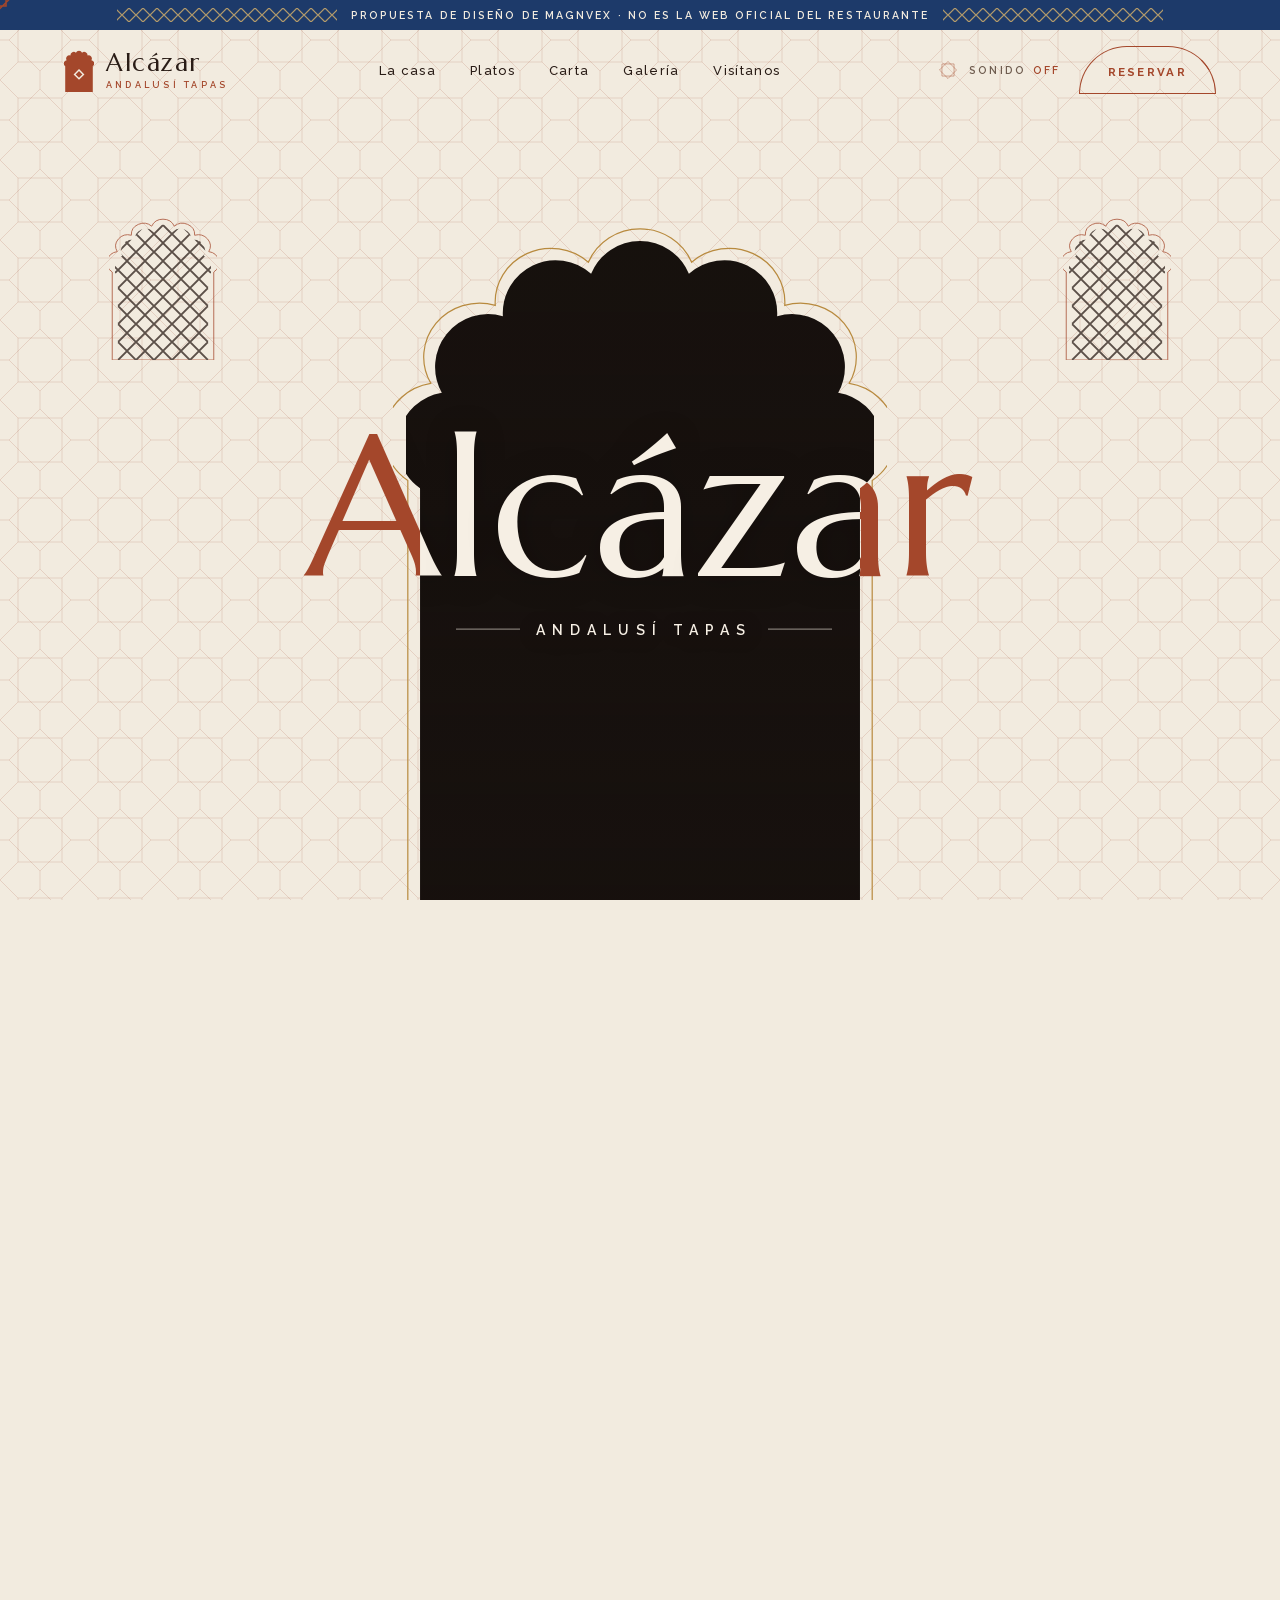
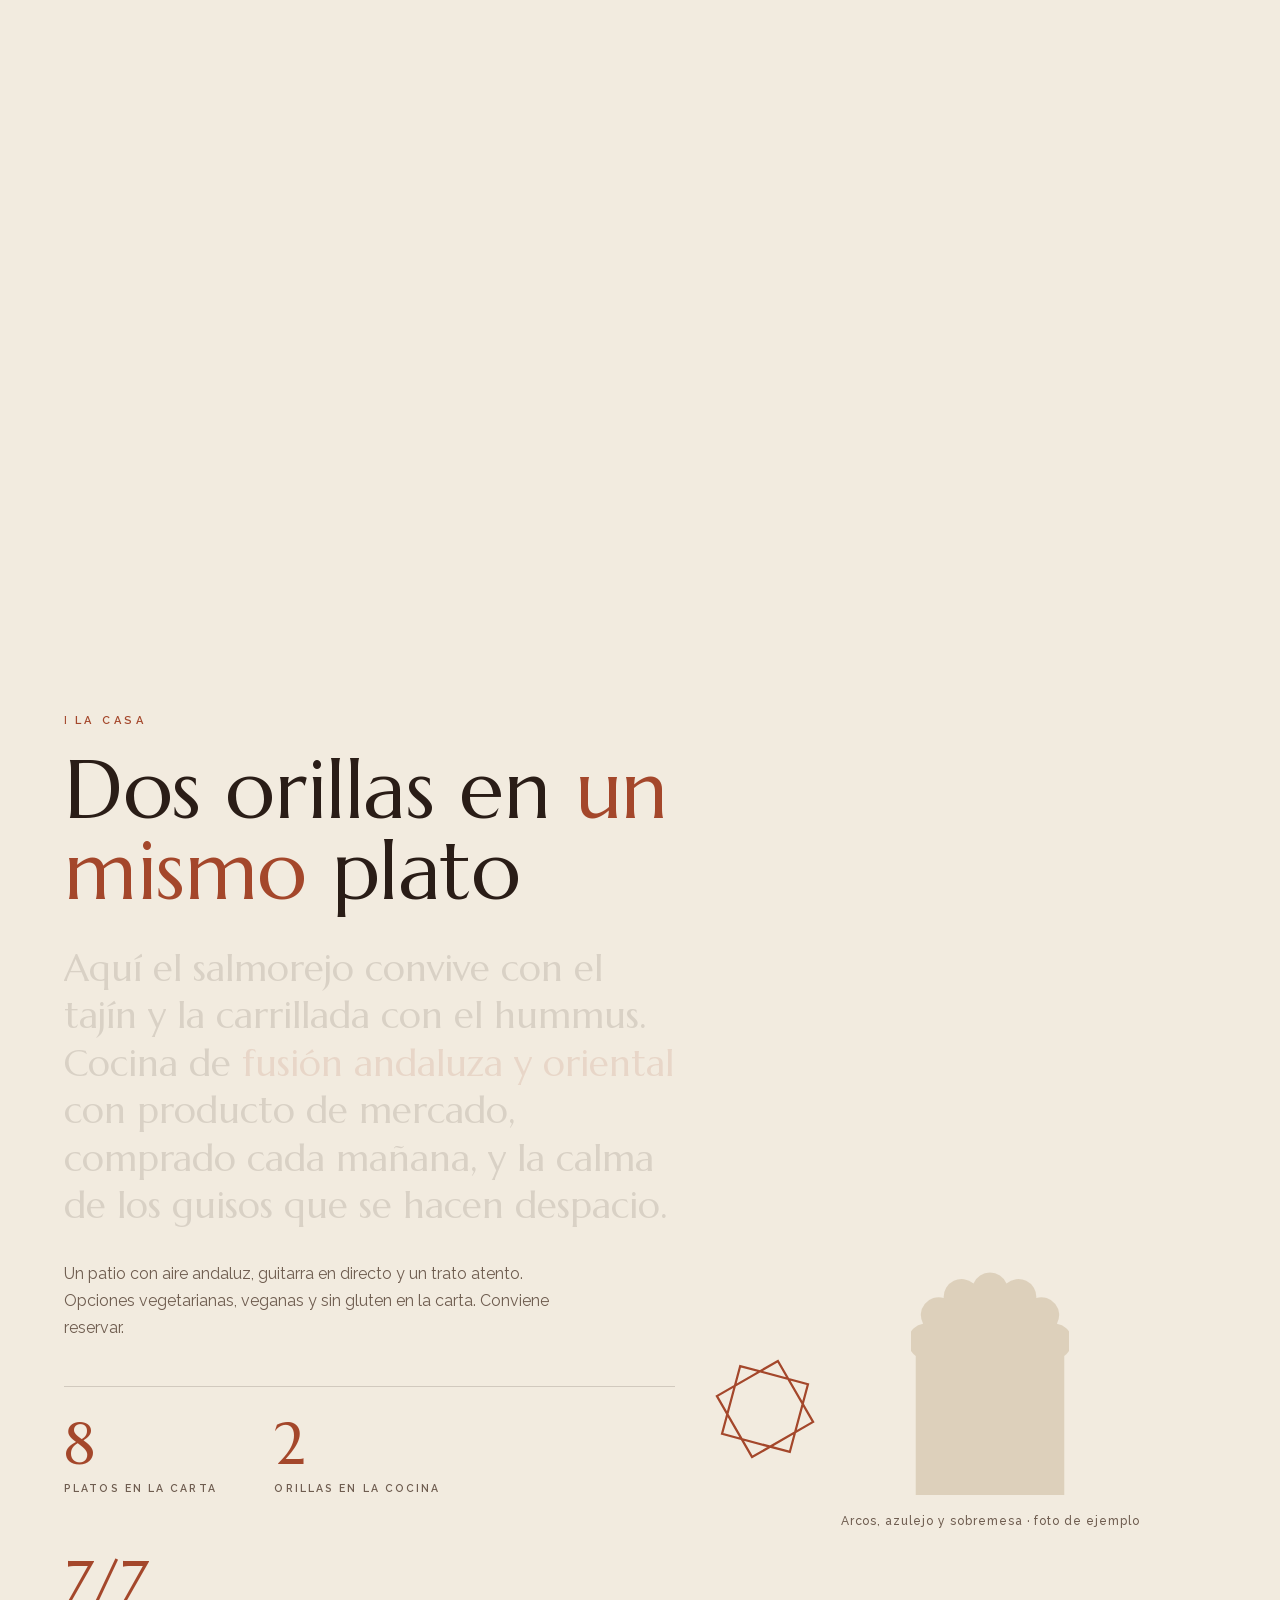
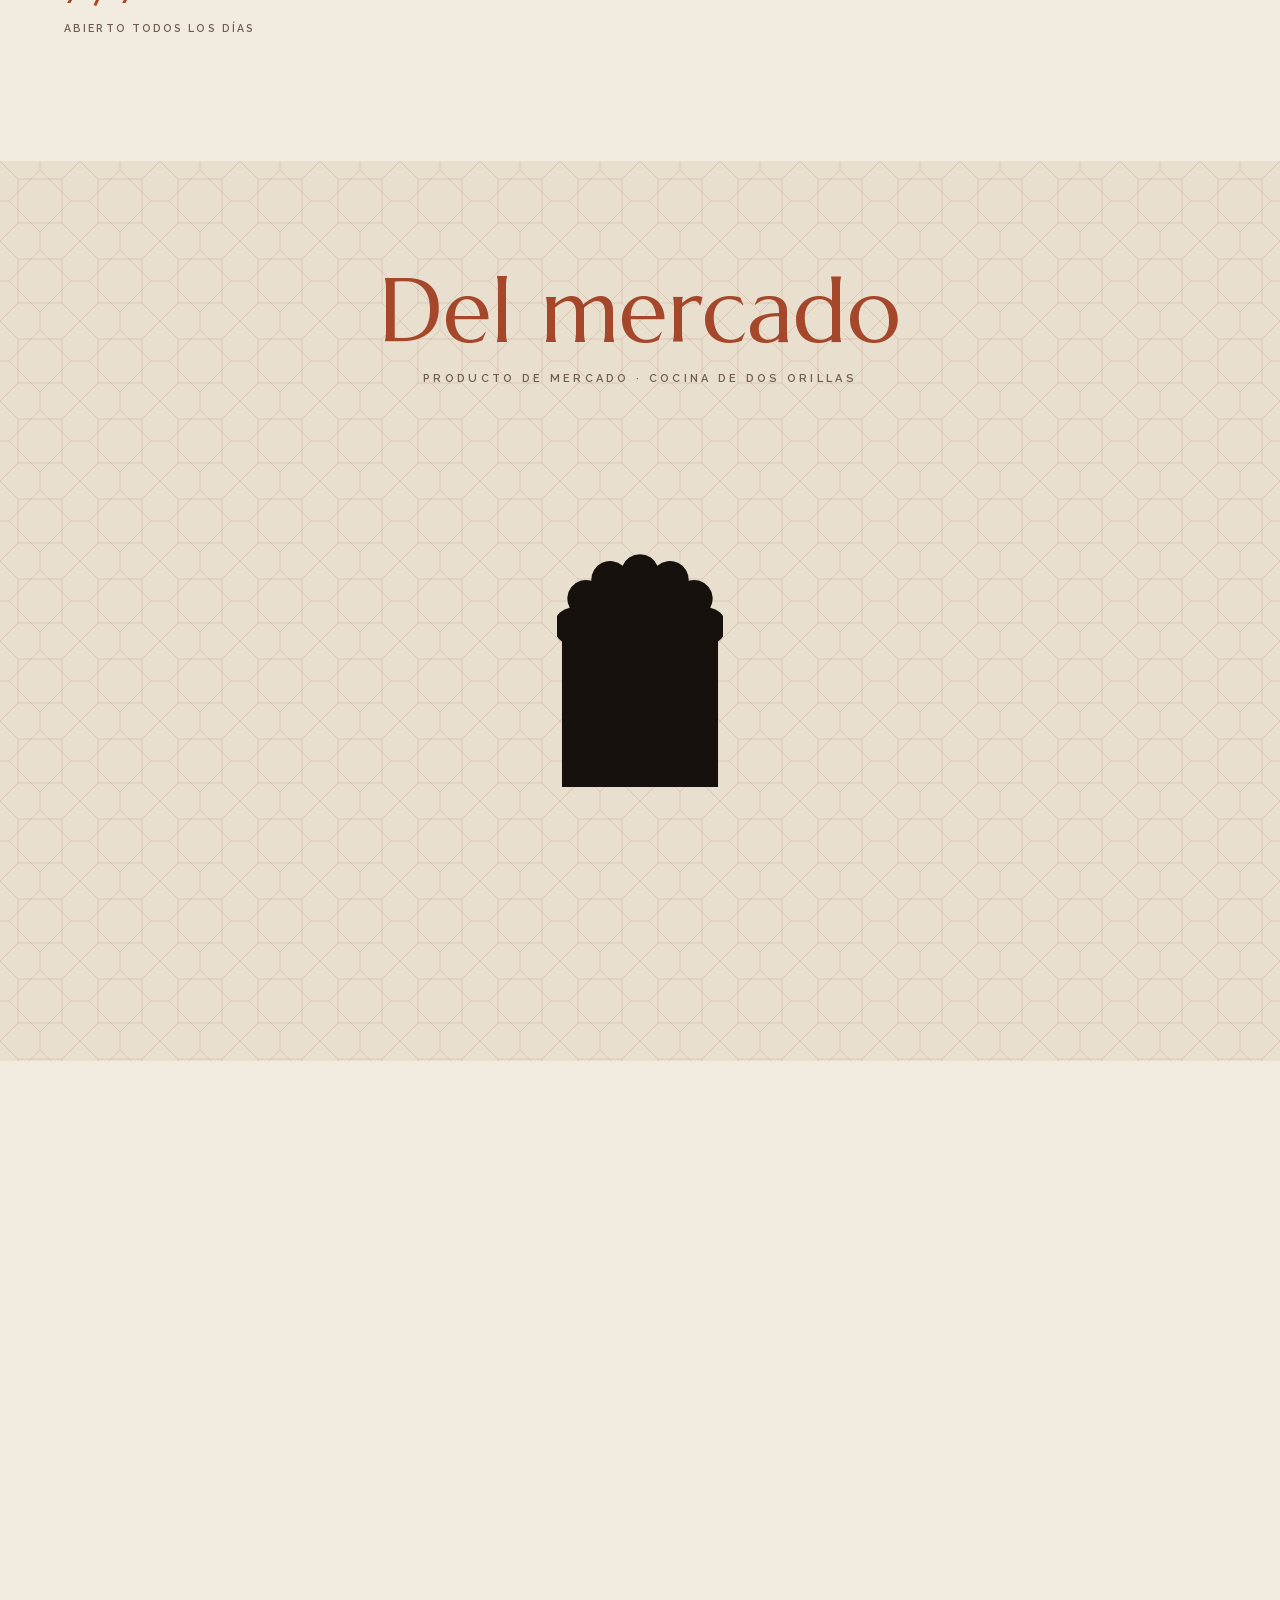
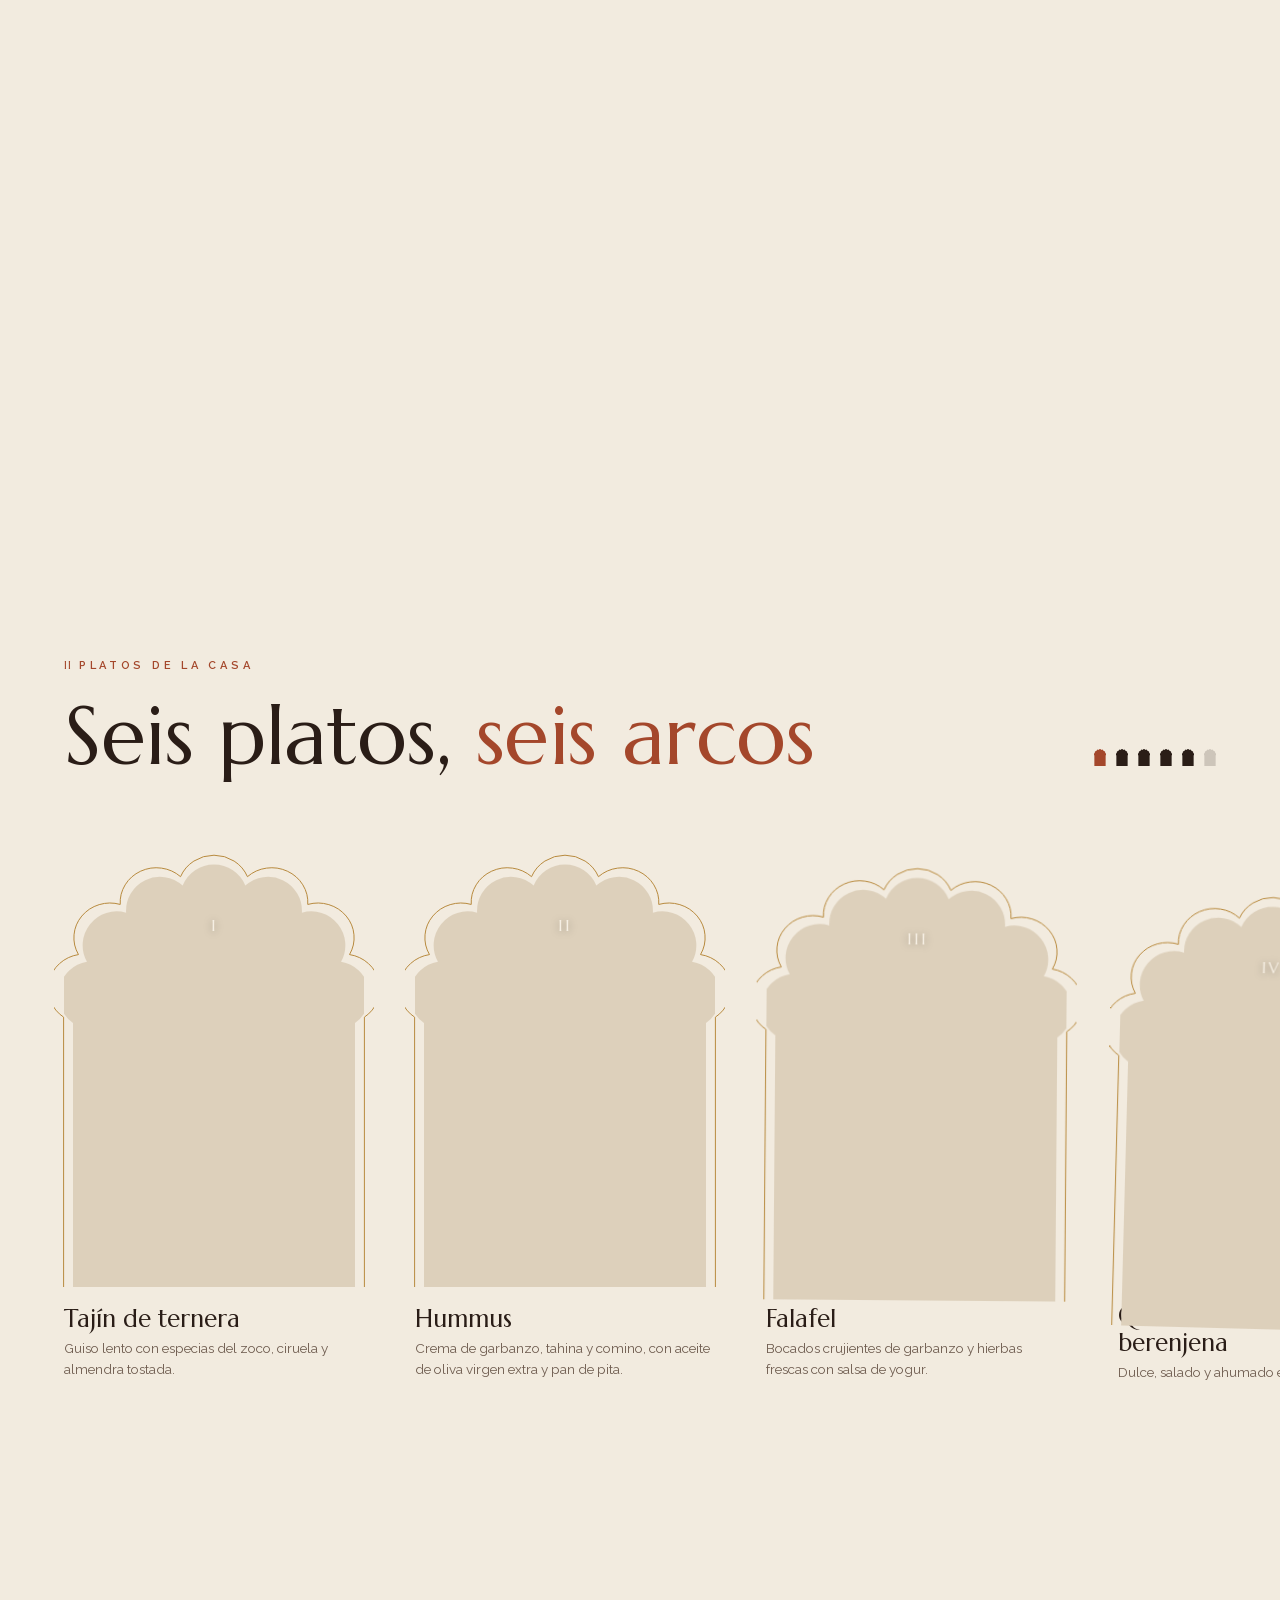
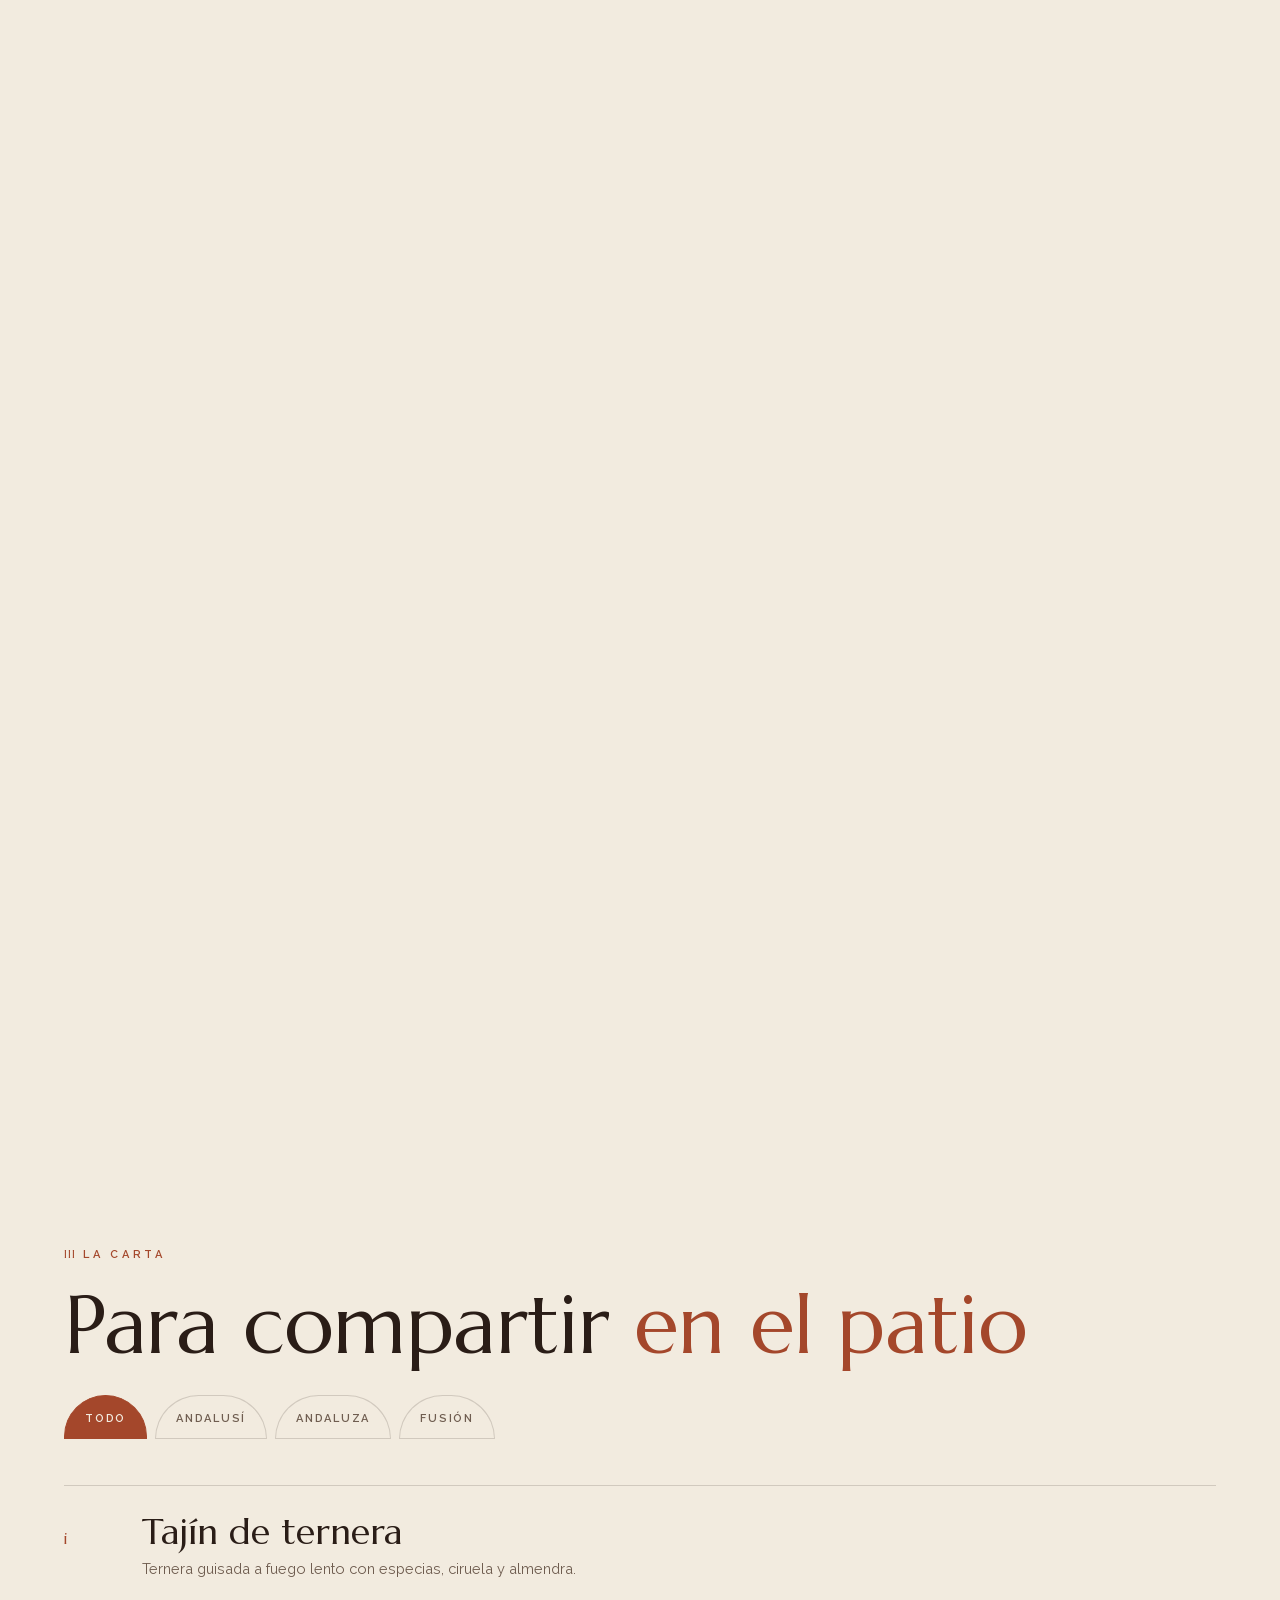
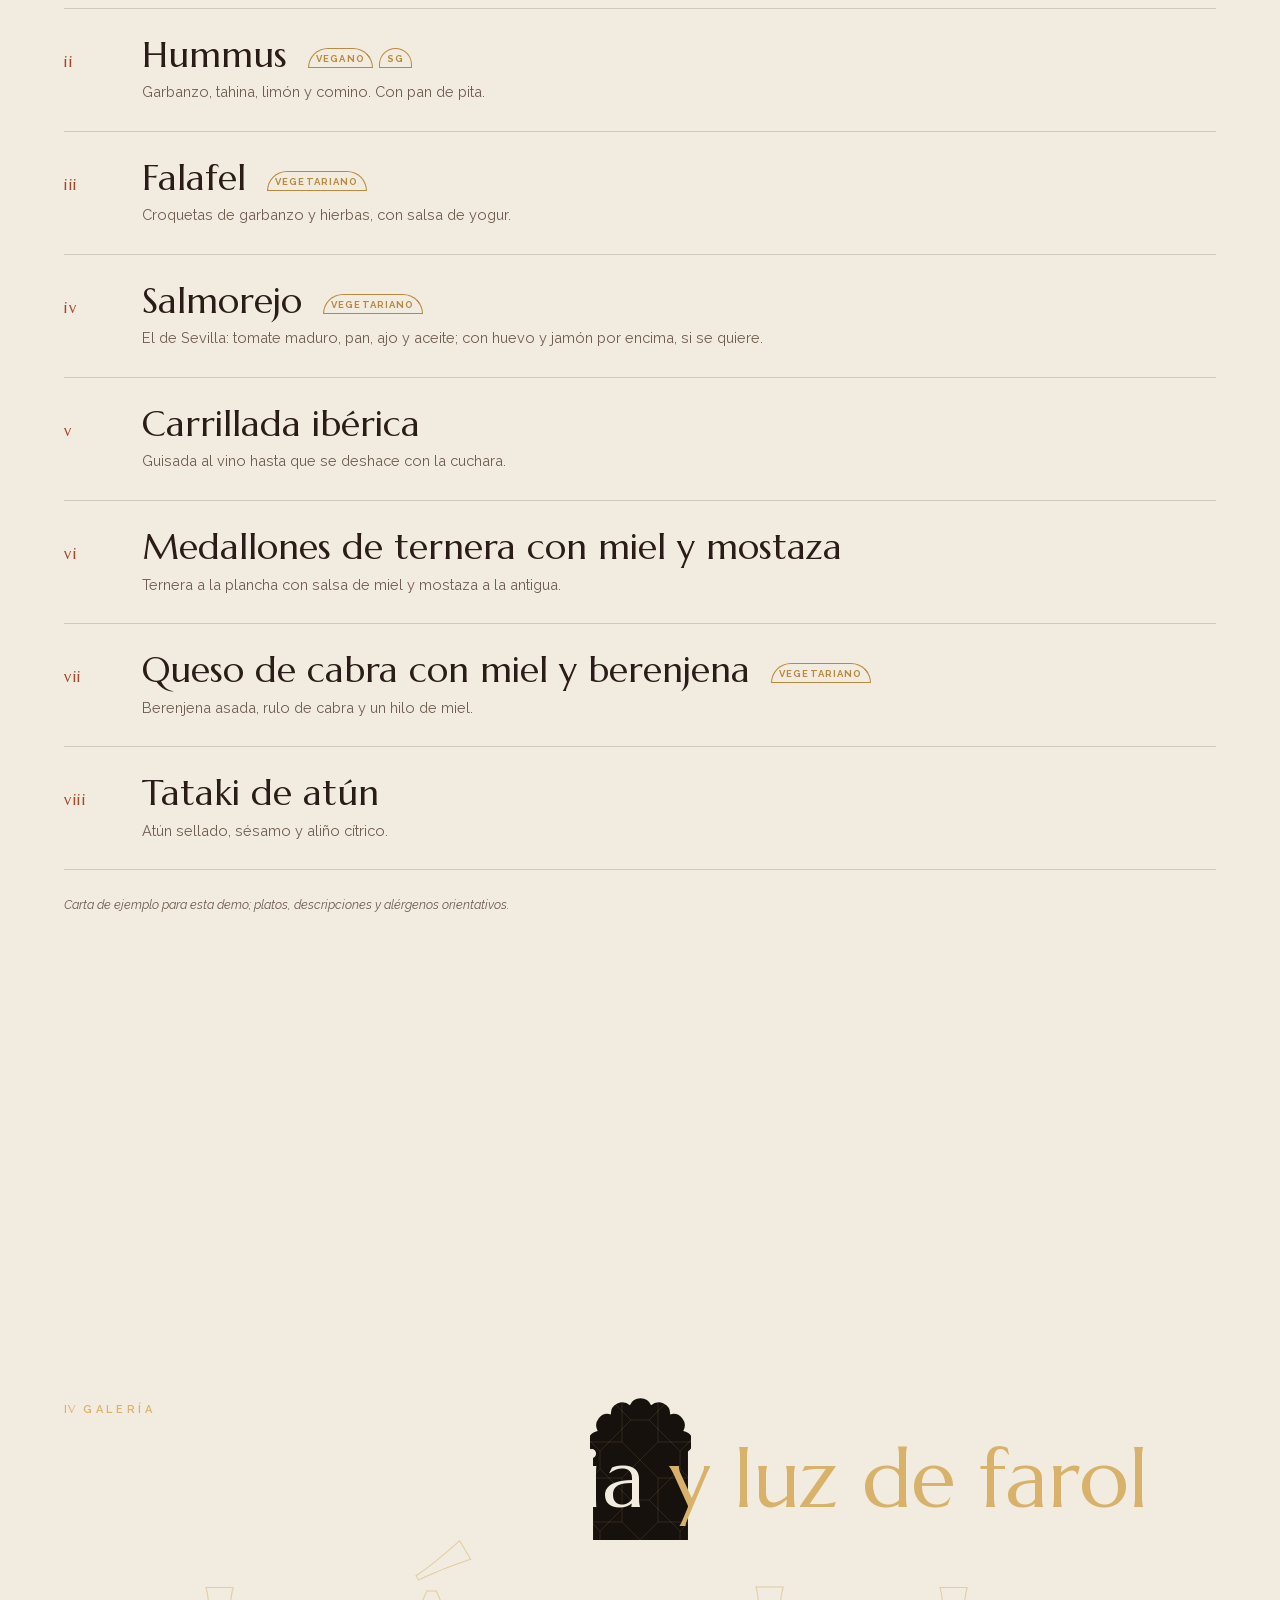
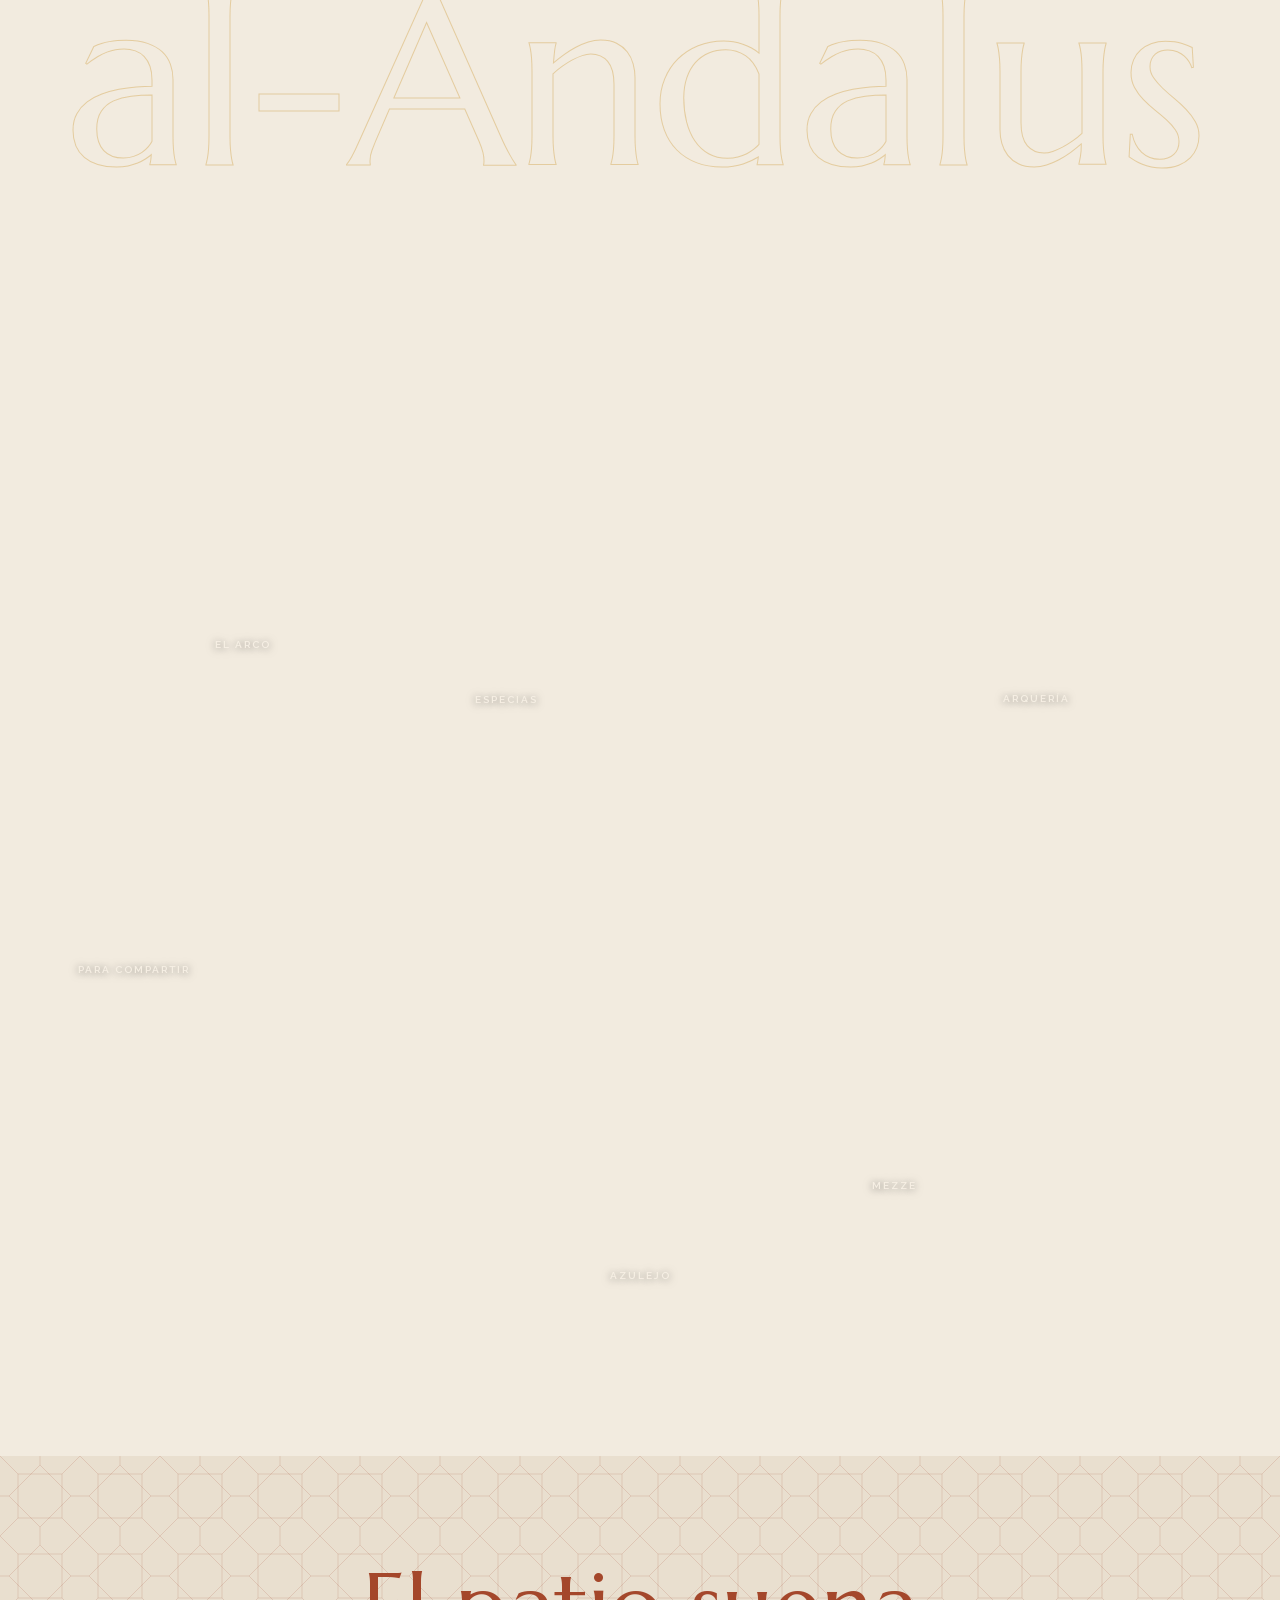
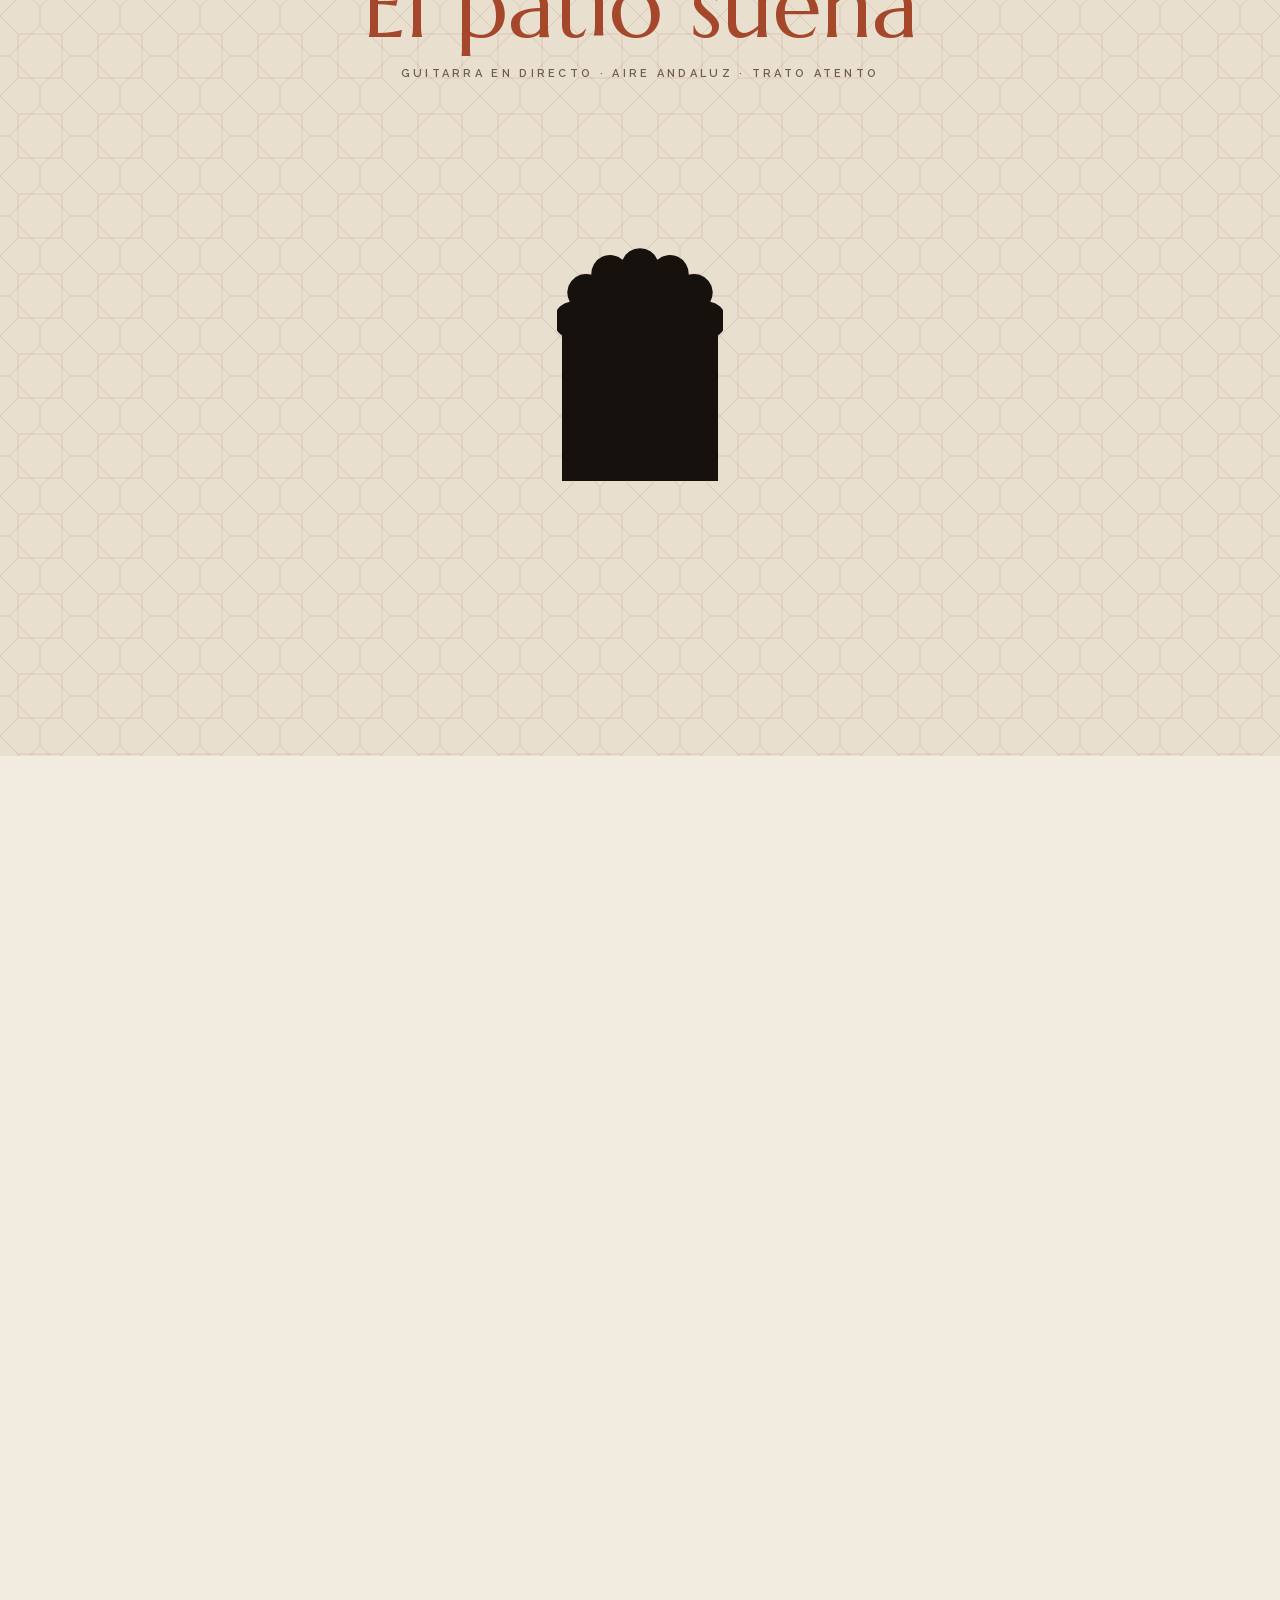
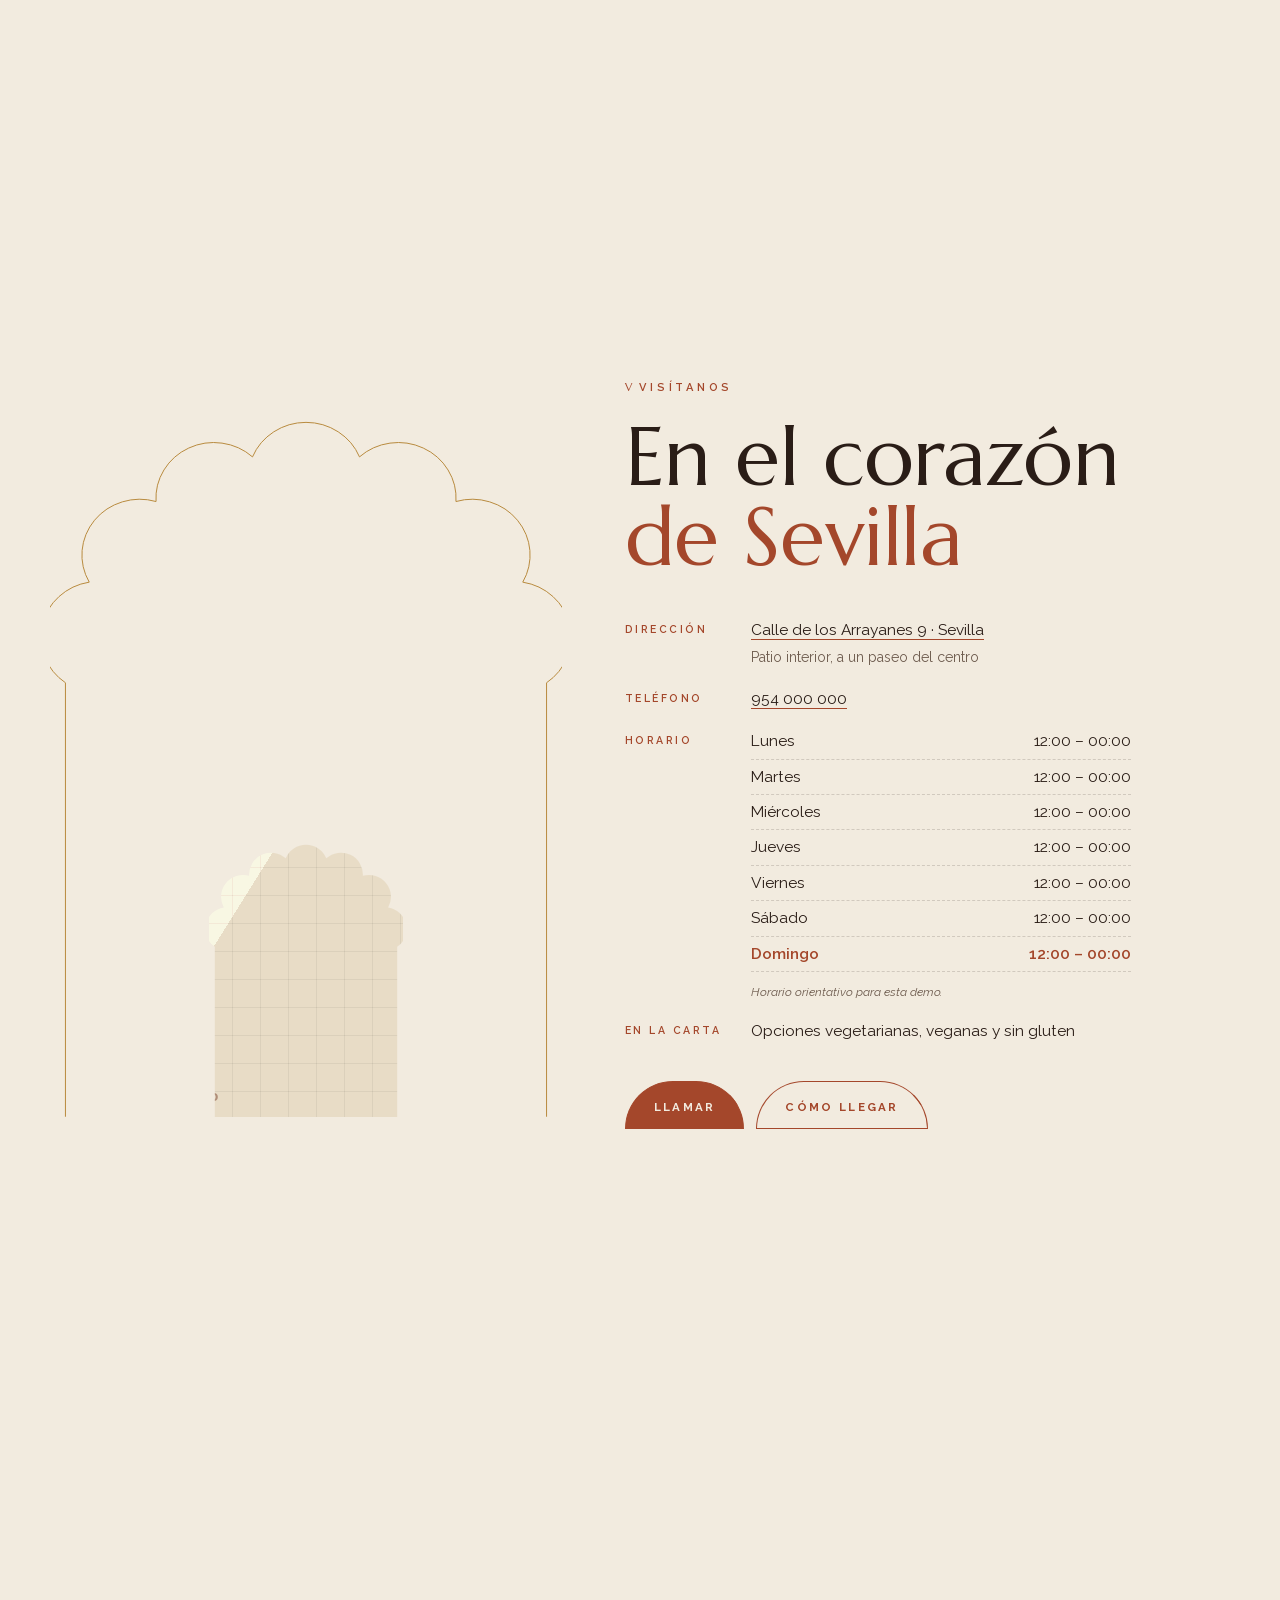
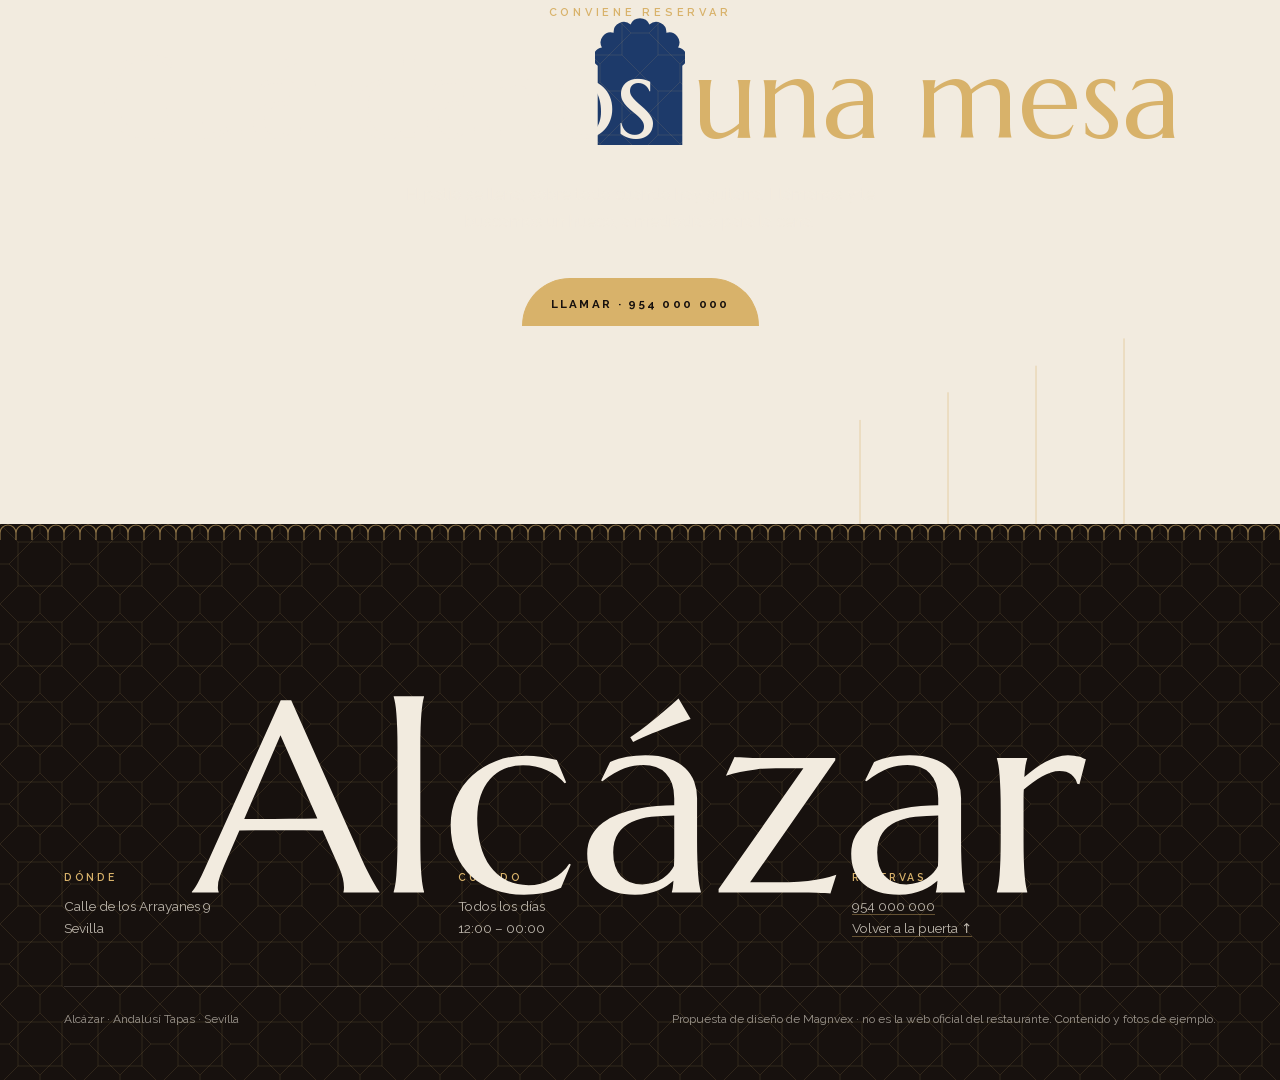
==== commit c7416001: "Rutas absolutas en las demos para que funcionen en Vercel sin barra final Con cleanUrls y trailingSl" ====
--- a/demos/alcazar-andalusi/index.html
+++ b/demos/alcazar-andalusi/index.html
@@ -8,9 +8,9 @@
 <meta name="description" content="Alcázar Andalusí Tapas: cocina andalusí y andaluza en Sevilla. Tajín, hummus, falafel, salmorejo y carrillada en un patio con guitarra en directo. Propuesta de diseño de Magnvex, no oficial.">
 <meta name="theme-color" content="#f2ebdf">
 <link rel="icon" href="data:image/svg+xml,%3Csvg xmlns='http://www.w3.org/2000/svg' viewBox='0 0 64 64'%3E%3Crect width='64' height='64' rx='12' fill='%23a4472b'/%3E%3Cpath d='M14 58V31.5A4.6 4.6 0 0 1 16 23.4A4.6 4.6 0 0 1 21.3 16.8A4.6 4.6 0 0 1 28.9 13.1A4.6 4.6 0 0 1 35.1 13.1A4.6 4.6 0 0 1 42.7 16.8A4.6 4.6 0 0 1 48 23.4A4.6 4.6 0 0 1 50 31.5V58Z' fill='%23f2ebdf'/%3E%3Ctext x='32' y='51' text-anchor='middle' font-family='Georgia,serif' font-size='22' fill='%23a4472b'%3EA%3C/text%3E%3C/svg%3E">
-<link rel="stylesheet" href="fonts.css">
-<link rel="stylesheet" href="../_lib/demo.css">
-<script src="head.js"></script>
+<link rel="stylesheet" href="/demos/alcazar-andalusi/fonts.css">
+<link rel="stylesheet" href="/demos/_lib/demo.css">
+<script src="/demos/alcazar-andalusi/head.js"></script>
 <style>
 :root{
   --cal:#f2ebdf; --cal2:#e9dfcf; --cal3:#ddd0bb;
@@ -578,10 +578,10 @@
 <nav class="mbar" aria-label="Acciones rápidas"><a href="#" data-demo="En la web real, este botón llama al restaurante.">Llamar</a><a href="#" data-demo="En la web real, este botón abre la ubicación en Google Maps.">Cómo llegar</a></nav>
 <div class="float-img" aria-hidden="true"><div class="fm archm"><img alt=""></div></div>
 
-<script src="../_lib/gsap.min.js"></script>
-<script src="../_lib/ScrollTrigger.min.js"></script>
-<script src="../_lib/lenis.min.js"></script>
-<script src="../_lib/demo.js"></script>
-<script src="main.js"></script>
+<script src="/demos/_lib/gsap.min.js"></script>
+<script src="/demos/_lib/ScrollTrigger.min.js"></script>
+<script src="/demos/_lib/lenis.min.js"></script>
+<script src="/demos/_lib/demo.js"></script>
+<script src="/demos/alcazar-andalusi/main.js"></script>
 </body>
 </html>
